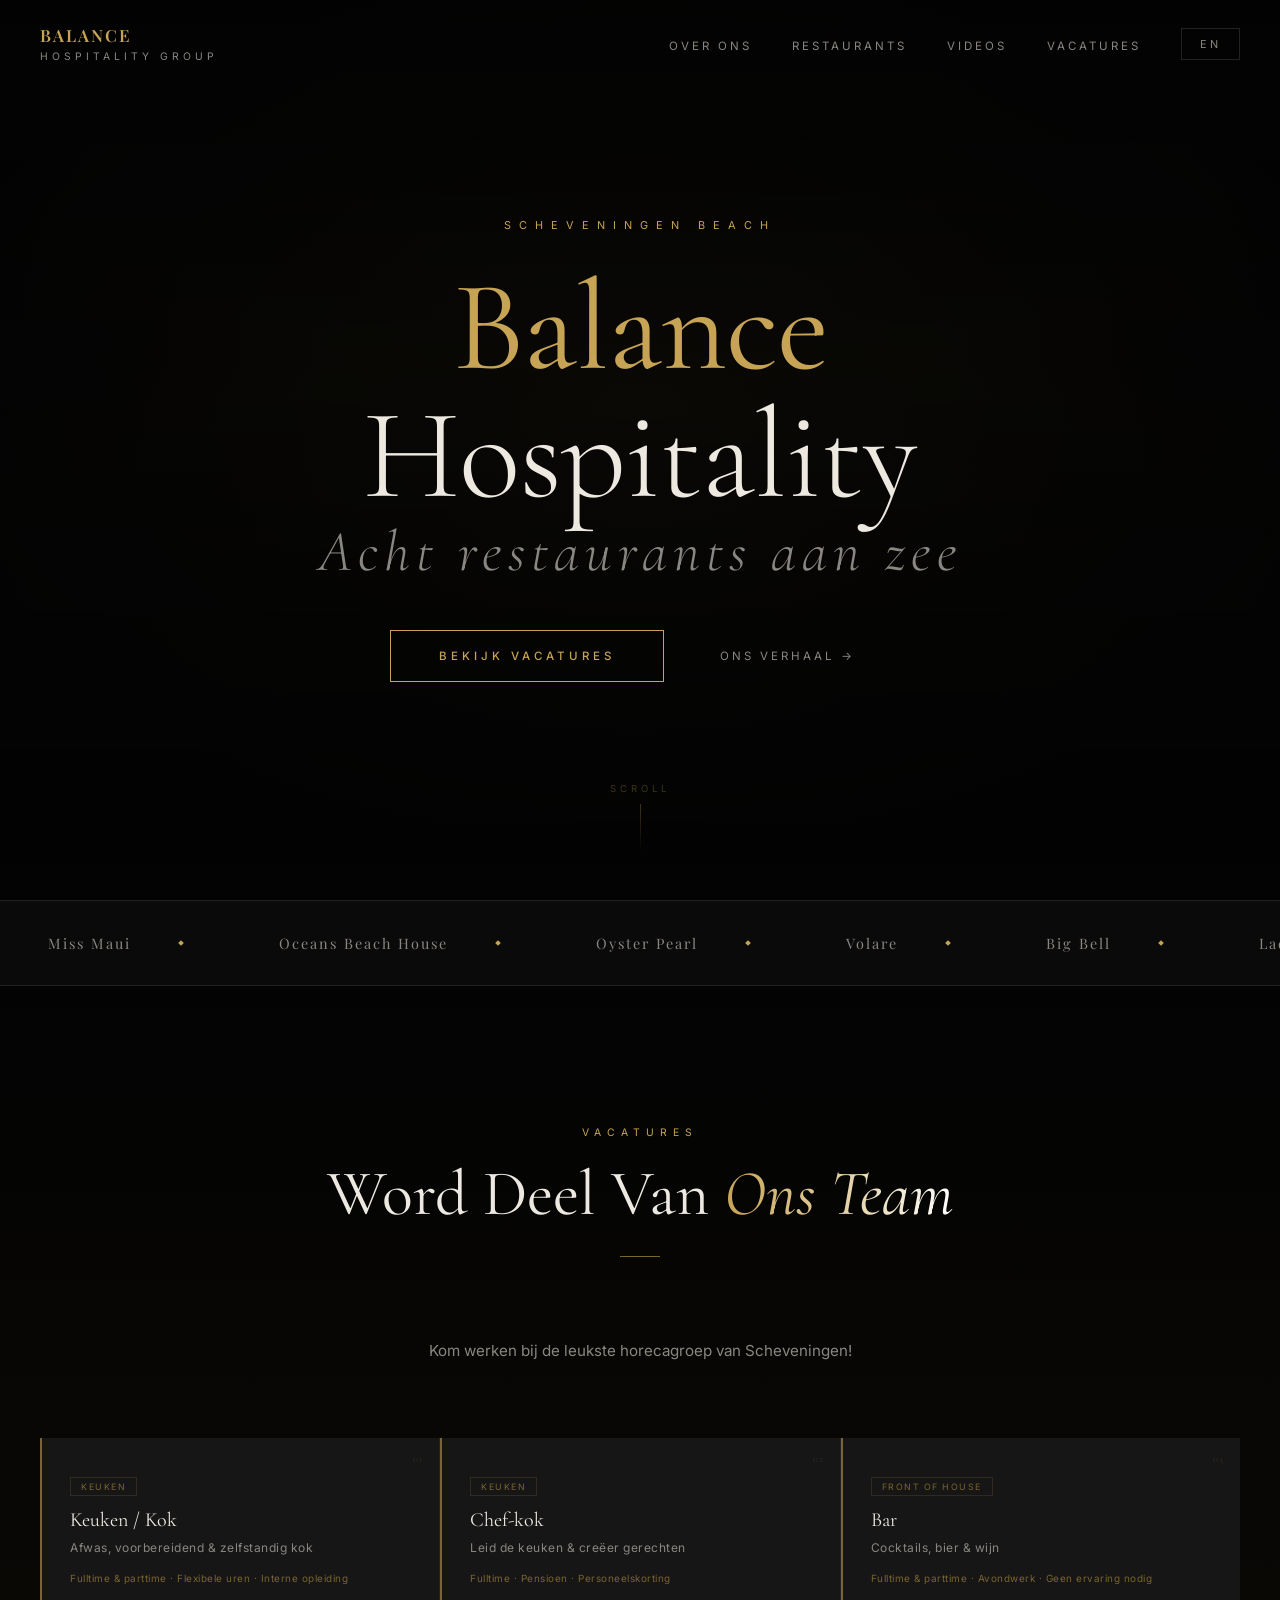
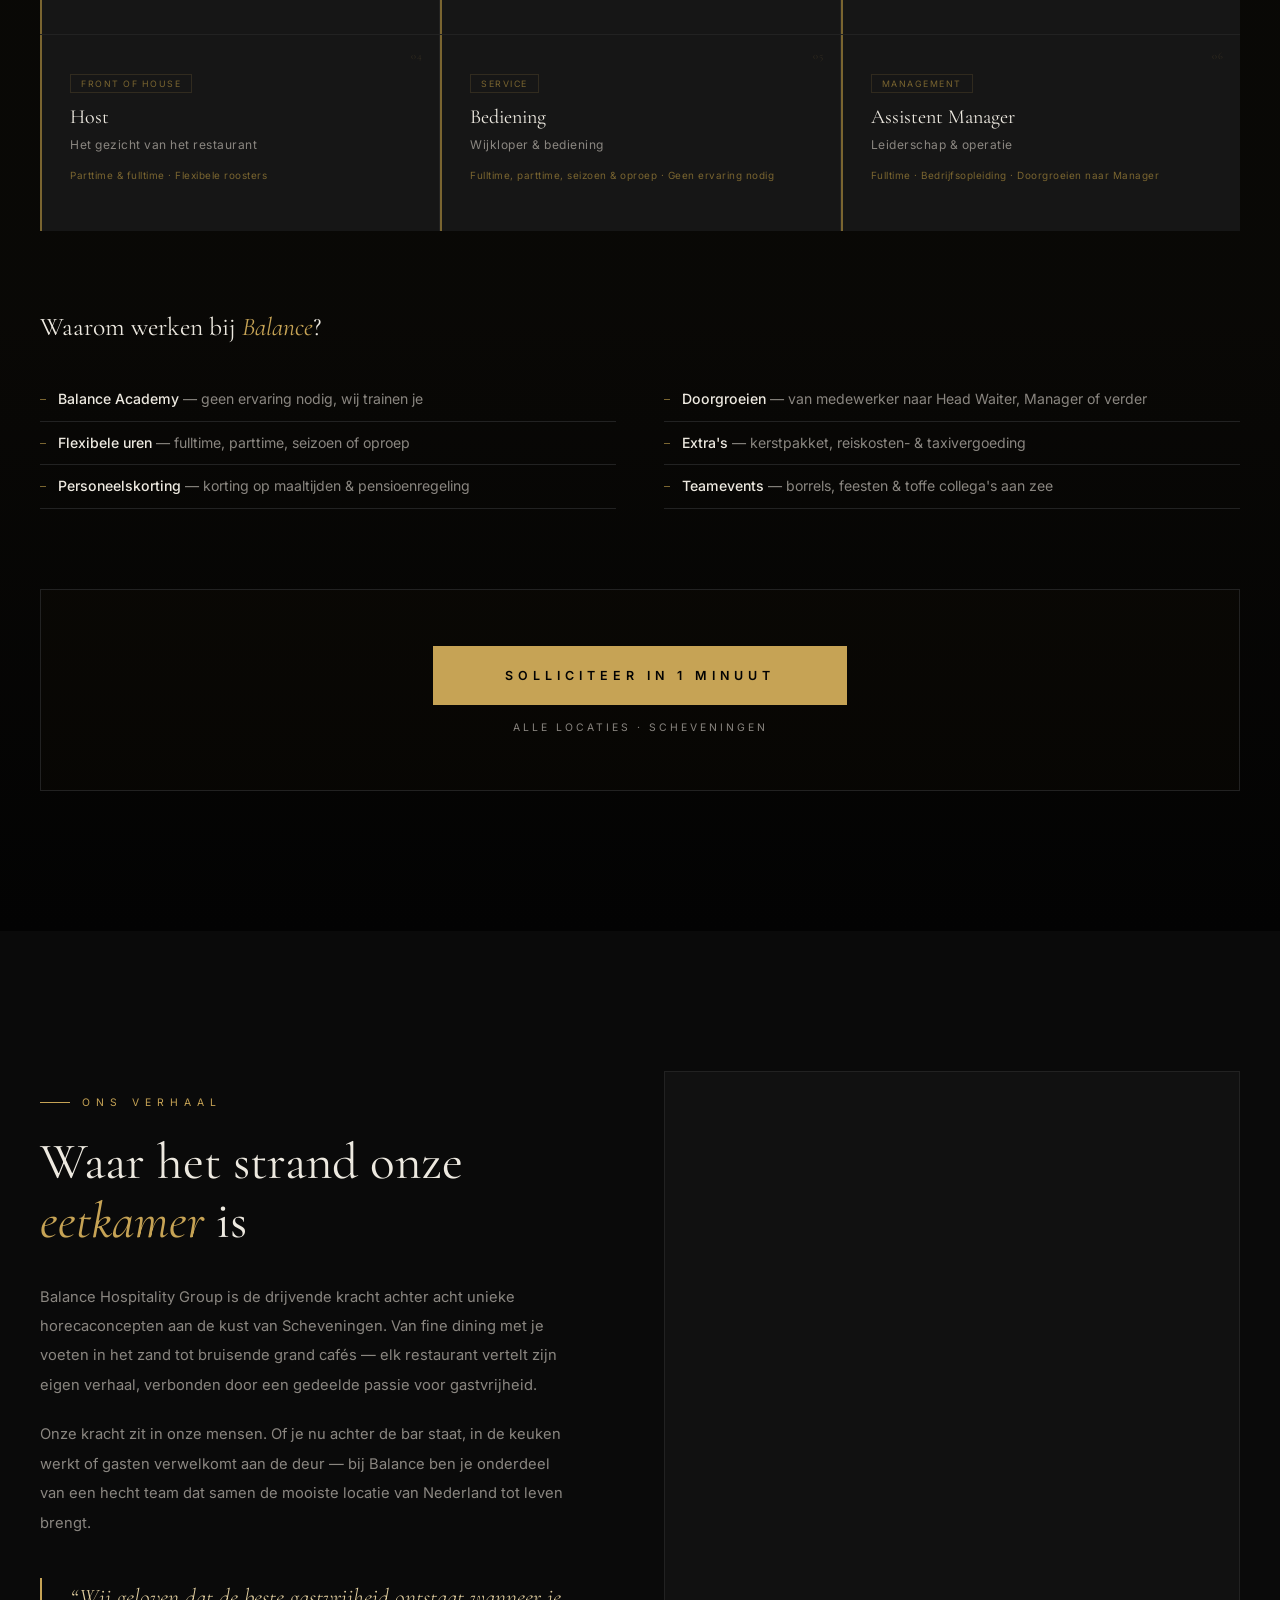
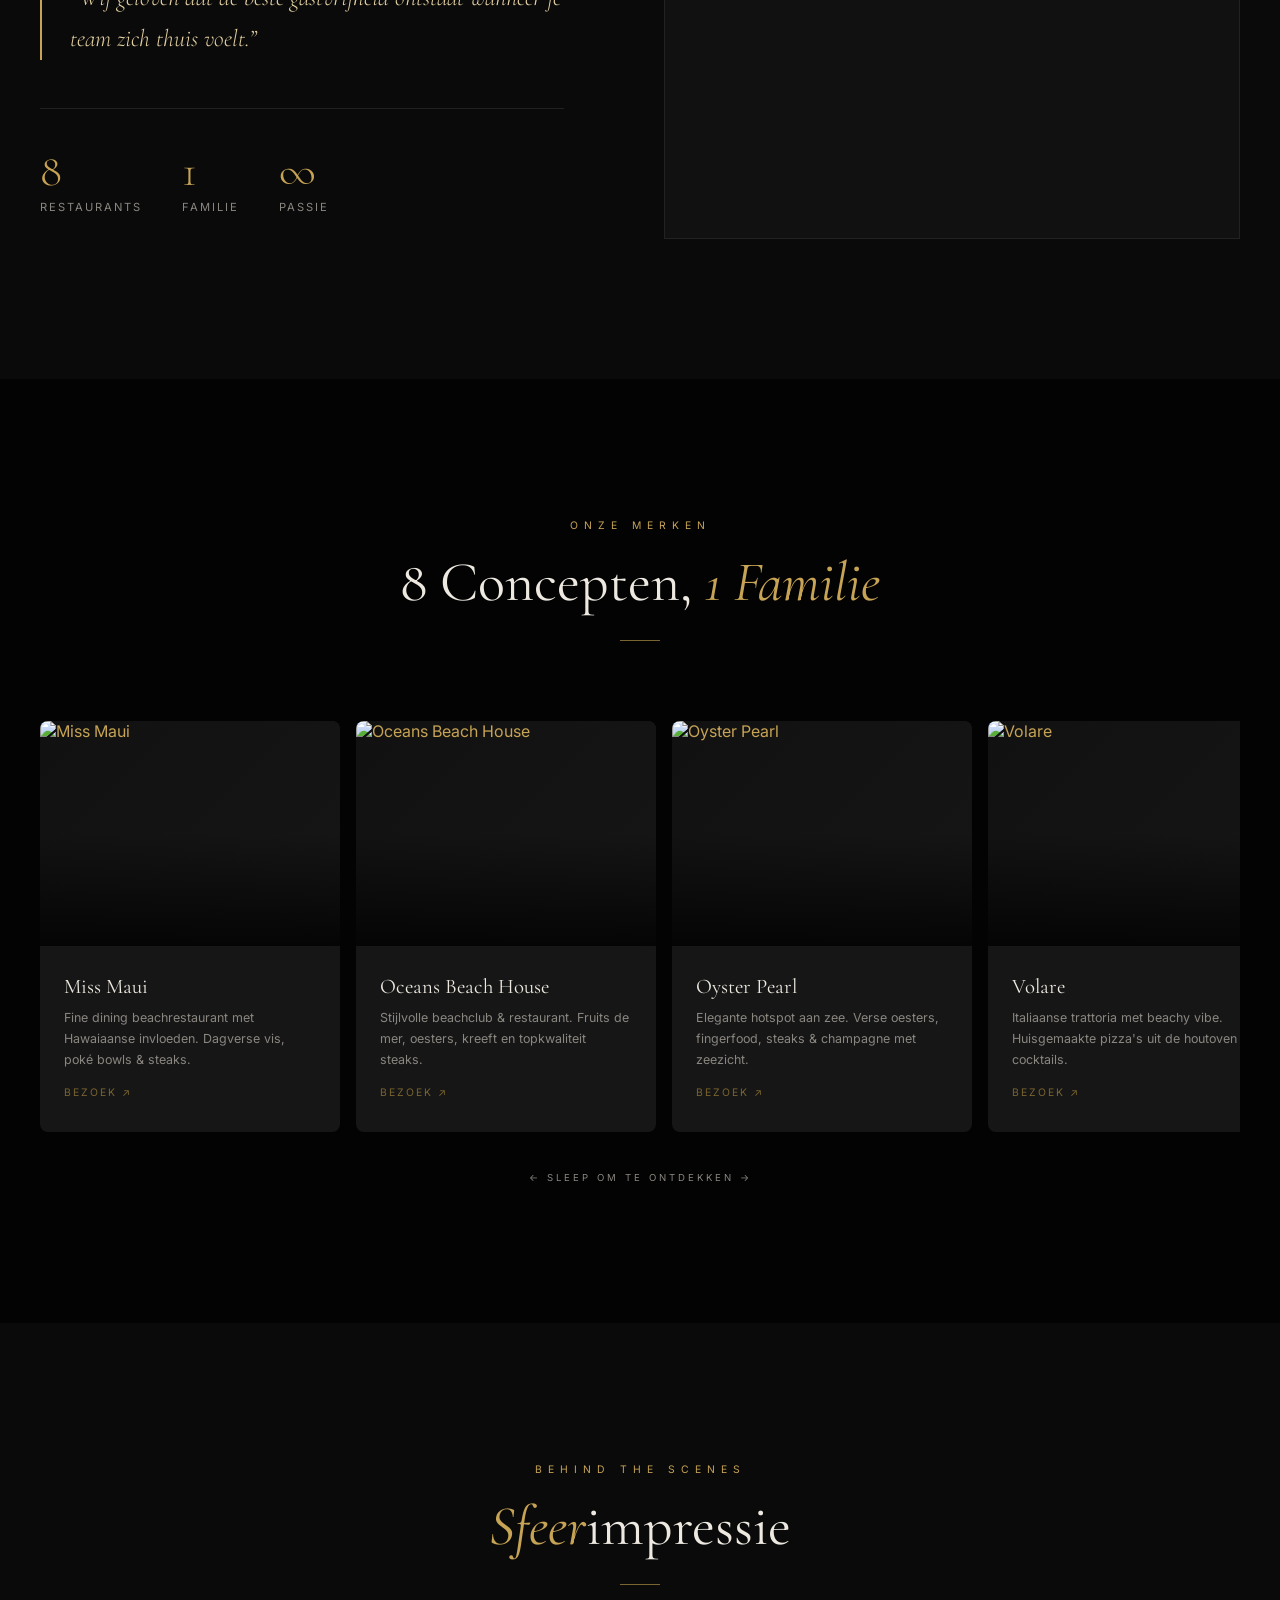
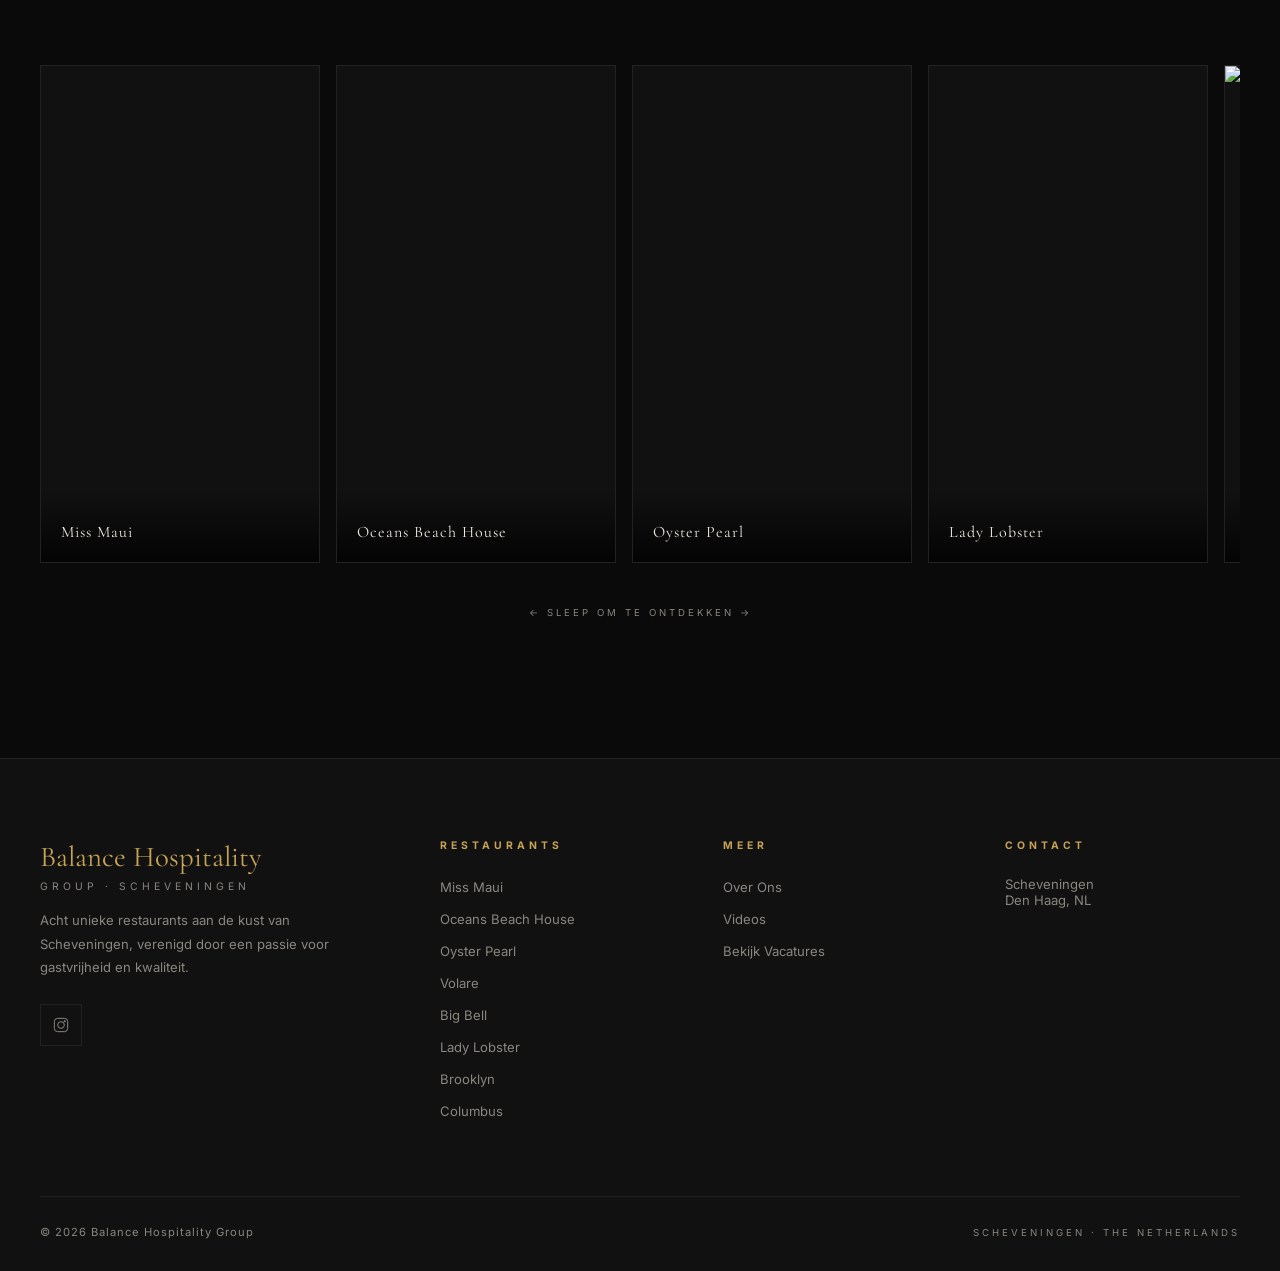
==== index.html @ 6677b745 "Replace GitHub OAuth with email/password login for visual editor - /api/login validates email+passwo" ====
<!DOCTYPE html>
<html lang="nl">
<head>
    <meta charset="UTF-8">
    <meta name="viewport" content="width=device-width, initial-scale=1.0">
    <title>Balance Hospitality Group | Scheveningen</title>
    <meta name="description" content="Balance Hospitality Group - 8 restaurants aan het strand van Scheveningen. Ontdek onze merken en bekijk onze vacatures.">

    <link rel="canonical" href="https://www.balancehospitality.nl/">

    <!-- Favicon -->
    <link rel="icon" href="/favicon.svg" type="image/svg+xml">

    <!-- Open Graph / Social Sharing -->
    <meta property="og:type" content="website">
    <meta property="og:url" content="https://www.balancehospitality.nl/">
    <meta property="og:title" content="Balance Hospitality Group | Scheveningen">
    <meta property="og:description" content="8 unieke restaurants aan het strand van Scheveningen. Ontdek onze merken en bekijk onze vacatures.">
    <!-- TODO: replace with actual social sharing image (1200x630px recommended) -->
    <meta property="og:image" content="https://www.balancehospitality.nl/og-image.jpg">
    <meta property="og:locale" content="nl_NL">
    <meta property="og:locale:alternate" content="en_US">
    <meta property="og:site_name" content="Balance Hospitality Group">

    <!-- Twitter Card -->
    <meta name="twitter:card" content="summary_large_image">
    <meta name="twitter:title" content="Balance Hospitality Group | Scheveningen">
    <meta name="twitter:description" content="8 unieke restaurants aan het strand van Scheveningen. Ontdek onze merken en bekijk onze vacatures.">
    <meta name="twitter:image" content="https://www.balancehospitality.nl/og-image.jpg">

    <link rel="preconnect" href="https://fonts.googleapis.com">
    <link rel="preconnect" href="https://fonts.gstatic.com" crossorigin>
    <link href="https://fonts.googleapis.com/css2?family=Playfair+Display:wght@400;600&family=Cormorant+Garamond:wght@300;400&family=Inter:wght@300;400;500;600&display=swap" rel="stylesheet">
    <style>
        *, *::before, *::after { margin: 0; padding: 0; box-sizing: border-box; }

        :root {
            --black: #030303;
            --black-light: #0a0a0a;
            --dark: #111111;
            --dark-card: #161616;
            --dark-border: #222222;
            --gold: #c6a355;
            --gold-light: #e2cfa0;
            --gold-bright: #d4b85c;
            --gold-dim: #7a6530;
            --gold-glow: rgba(198, 163, 85, 0.08);
            --white: #ede9e0;
            --white-dim: #8a8680;
            --serif: 'Playfair Display', Georgia, serif;
            --display: 'Cormorant Garamond', 'Playfair Display', Georgia, serif;
            --sans: 'Inter', -apple-system, sans-serif;
            --ease: cubic-bezier(0.16, 1, 0.3, 1);
            --ease-smooth: cubic-bezier(0.4, 0, 0.2, 1);
        }

        html { scroll-behavior: smooth; }

        body {
            font-family: var(--sans);
            background: var(--black);
            color: var(--white);
            overflow-x: hidden;
            -webkit-font-smoothing: antialiased;
        }

        ::selection { background: var(--gold); color: var(--black); }

        /* ============ SKIP LINK (a11y) ============ */
        .skip-link {
            position: absolute;
            top: -100%;
            left: 16px;
            background: var(--gold);
            color: var(--black);
            padding: 12px 24px;
            font-size: 0.8rem;
            font-weight: 600;
            z-index: 10000;
            text-decoration: none;
            letter-spacing: 1px;
        }
        .skip-link:focus { top: 16px; }

        /* ============ FOCUS INDICATORS (a11y) ============ */
        :focus-visible {
            outline: 2px solid var(--gold);
            outline-offset: 3px;
        }
        button:focus-visible, a:focus-visible {
            outline: 2px solid var(--gold);
            outline-offset: 3px;
        }
        a { color: var(--gold); text-decoration: none; transition: color 0.3s; }
        a:hover { color: var(--gold-light); }

        /* ============ UTILITY ============ */
        .container { max-width: 1280px; margin: 0 auto; padding: 0 40px; }
        .container-narrow { max-width: 900px; margin: 0 auto; padding: 0 40px; }
        .section { padding: 140px 0; position: relative; }

        /* ============ DECORATIVE ELEMENTS ============ */
        .ornament {
            display: flex;
            align-items: center;
            justify-content: center;
            margin: 24px auto 0;
        }
        .ornament-line {
            width: 40px;
            height: 1px;
            background: var(--gold-dim);
        }

        /* ============ ANIMATIONS ============ */
        .reveal {
            opacity: 0;
            transform: translateY(24px);
            transition: opacity 0.7s cubic-bezier(0.4, 0, 0.2, 1), transform 0.7s cubic-bezier(0.4, 0, 0.2, 1);
        }
        .reveal.visible { opacity: 1; transform: translateY(0); }
        .reveal-delay-1 { transition-delay: 0.08s; }
        .reveal-delay-2 { transition-delay: 0.16s; }
        .reveal-delay-3 { transition-delay: 0.24s; }
        .reveal-delay-4 { transition-delay: 0.32s; }
        .reveal-delay-5 { transition-delay: 0.4s; }
        .reveal-delay-6 { transition-delay: 0.48s; }

        /* ============ NAVBAR ============ */
        .navbar {
            position: fixed;
            top: 0; left: 0; right: 0;
            z-index: 1000;
            padding: 0 40px;
            transition: all 0.5s var(--ease);
            background: transparent;
        }
        .navbar.scrolled {
            background: rgba(3, 3, 3, 0.9);
            backdrop-filter: blur(24px) saturate(1.2);
            -webkit-backdrop-filter: blur(24px) saturate(1.2);
            border-bottom: 1px solid rgba(198, 163, 85, 0.08);
        }
        .navbar-inner {
            max-width: 1280px;
            margin: 0 auto;
            display: flex;
            align-items: center;
            justify-content: space-between;
            height: 88px;
        }
        .nav-logo {
            display: flex;
            align-items: center;
            gap: 14px;
        }
        .nav-logo-mark { display: none; }
        .nav-logo-text {
            font-family: var(--sans);
            font-size: 0.65rem;
            letter-spacing: 4px;
            text-transform: uppercase;
            color: var(--white-dim);
            line-height: 1.6;
        }
        .nav-logo-text strong {
            display: block;
            font-family: var(--serif);
            font-size: 1.05rem;
            letter-spacing: 2px;
            color: var(--gold);
            font-weight: 600;
        }
        .nav-links {
            display: flex;
            gap: 40px;
            align-items: center;
            list-style: none;
        }
        .nav-links a {
            color: var(--white-dim);
            font-size: 0.72rem;
            font-weight: 400;
            letter-spacing: 3px;
            text-transform: uppercase;
            position: relative;
            padding: 4px 0;
            transition: color 0.4s;
        }
        .nav-links a::after {
            content: '';
            position: absolute;
            bottom: -4px; left: 50%; right: 50%;
            height: 1px;
            background: var(--gold);
            transition: left 0.4s var(--ease), right 0.4s var(--ease);
        }
        .nav-links a:hover { color: var(--gold-light); }
        .nav-links a:hover::after { left: 0; right: 0; }
        .nav-links a.active { color: var(--gold); }
        .nav-links a.active::after { left: 0; right: 0; }

        .lang-toggle {
            background: none;
            border: 1px solid var(--dark-border);
            color: var(--white-dim);
            font-size: 0.68rem;
            letter-spacing: 3px;
            padding: 8px 18px;
            cursor: pointer;
            font-family: var(--sans);
            transition: all 0.4s;
            text-transform: uppercase;
        }
        .lang-toggle:hover { border-color: var(--gold); color: var(--gold); }

        .menu-toggle {
            display: none;
            flex-direction: column;
            gap: 6px;
            background: none;
            border: none;
            cursor: pointer;
            padding: 8px;
        }
        .menu-toggle span {
            display: block; width: 26px; height: 1px;
            background: var(--gold);
            transition: all 0.4s var(--ease);
            transform-origin: center;
        }
        .menu-toggle.active span:nth-child(1) { transform: rotate(45deg) translate(5px, 5px); }
        .menu-toggle.active span:nth-child(2) { opacity: 0; }
        .menu-toggle.active span:nth-child(3) { transform: rotate(-45deg) translate(5px, -5px); }

        @media (max-width: 768px) {
            .navbar { padding: 0 20px; }
            .container, .container-narrow { padding: 0 20px; }
            .menu-toggle { display: flex; }
            .nav-links {
                position: fixed; top: 0; right: -100%;
                width: 300px; height: 100vh;
                flex-direction: column;
                background: rgba(5, 5, 5, 0.98);
                backdrop-filter: blur(40px);
                padding: 110px 48px 48px;
                gap: 28px;
                transition: right 0.5s var(--ease);
                border-left: 1px solid rgba(198, 163, 85, 0.08);
            }
            .nav-links.open { right: 0; }
            .nav-links a { font-size: 0.85rem; letter-spacing: 4px; }
        }

        /* ============ HERO ============ */
        .hero {
            min-height: 100vh;
            display: flex;
            align-items: center;
            justify-content: center;
            text-align: center;
            position: relative;
            overflow: hidden;
        }
        .hero-bg {
            position: absolute;
            inset: 0;
            background:
                radial-gradient(ellipse 60% 50% at 50% 45%, rgba(198, 163, 85, 0.05) 0%, transparent 100%),
                var(--black);
        }
        .hero-video {
            position: absolute;
            top: 50%;
            left: 50%;
            min-width: 100%;
            min-height: 100%;
            width: 177.78vh;
            height: 100vh;
            transform: translate(-50%, -50%);
            opacity: 0.4;
            pointer-events: none;
            border: none;
        }
        .hero-video-overlay {
            position: absolute;
            inset: 0;
            background: linear-gradient(to bottom, rgba(3,3,3,0.7) 0%, rgba(3,3,3,0.2) 40%, rgba(3,3,3,0.85) 100%);
        }
        .hero-content {
            position: relative;
            z-index: 2;
            padding: 0 24px;
        }
        .hero-eyebrow {
            font-family: var(--sans);
            font-size: 0.68rem;
            letter-spacing: 8px;
            text-transform: uppercase;
            color: var(--gold);
            margin-bottom: 32px;
            font-weight: 400;
        }
        .hero-title {
            font-family: var(--display);
            font-size: clamp(3.5rem, 10vw, 8rem);
            font-weight: 300;
            line-height: 1;
            color: var(--white);
            margin-bottom: 12px;
            letter-spacing: -1px;
        }
        .hero-title .gold {
            color: var(--gold);
            font-weight: 400;
        }
        .hero-title .thin {
            font-weight: 300;
            font-style: italic;
            color: var(--white-dim);
            display: block;
            font-size: 0.45em;
            letter-spacing: 6px;
            margin-top: 4px;
        }
        .hero-cta-row {
            display: flex;
            gap: 20px;
            justify-content: center;
            align-items: center;
            margin-top: 48px;
            flex-wrap: wrap;
        }
        .hero-cta {
            display: inline-flex;
            align-items: center;
            gap: 12px;
            padding: 18px 48px;
            border: 1px solid var(--gold);
            color: var(--gold);
            font-size: 0.72rem;
            letter-spacing: 4px;
            text-transform: uppercase;
            font-family: var(--sans);
            font-weight: 500;
            transition: all 0.5s var(--ease);
            position: relative;
            overflow: hidden;
            background: transparent;
        }
        .hero-cta::before {
            content: '';
            position: absolute;
            inset: 0;
            background: linear-gradient(135deg, var(--gold), var(--gold-bright));
            transform: scaleX(0);
            transform-origin: right;
            transition: transform 0.5s var(--ease);
            z-index: -1;
        }
        .hero-cta:hover { color: var(--black); }
        .hero-cta:hover::before { transform: scaleX(1); transform-origin: left; }

        .hero-cta-ghost {
            display: inline-flex;
            align-items: center;
            gap: 8px;
            padding: 18px 36px;
            color: var(--white-dim);
            font-size: 0.72rem;
            letter-spacing: 3px;
            text-transform: uppercase;
            font-family: var(--sans);
            transition: color 0.4s;
        }
        .hero-cta-ghost:hover { color: var(--gold); }

        .hero-scroll {
            position: absolute;
            bottom: 48px; left: 50%;
            transform: translateX(-50%);
            display: flex;
            flex-direction: column;
            align-items: center;
            gap: 10px;
            color: var(--gold-dim);
            font-size: 0.6rem;
            letter-spacing: 4px;
            text-transform: uppercase;
            opacity: 0.5;
        }
        .hero-scroll-line {
            width: 1px; height: 48px;
            background: linear-gradient(to bottom, var(--gold-dim), transparent);
            animation: scrollPulse 3s ease-in-out infinite;
        }
        @keyframes scrollPulse {
            0%, 100% { opacity: 0.4; }
            50% { opacity: 1; }
        }

        /* ============ MARQUEE ============ */
        .marquee-section {
            padding: 32px 0;
            border-top: 1px solid var(--dark-border);
            border-bottom: 1px solid var(--dark-border);
            overflow: hidden;
            background: var(--black-light);
        }
        .marquee-track {
            display: flex;
            animation: marquee 90s linear infinite;
            width: max-content;
        }
        .marquee-item {
            flex-shrink: 0;
            padding: 0 48px;
            font-family: var(--serif);
            font-size: 0.9rem;
            color: var(--white-dim);
            letter-spacing: 2px;
            white-space: nowrap;
            display: flex;
            align-items: center;
            gap: 48px;
        }
        .marquee-dot {
            width: 4px; height: 4px;
            background: var(--gold);
            transform: rotate(45deg);
            flex-shrink: 0;
        }
        @keyframes marquee { from { transform: translateX(0); } to { transform: translateX(-50%); } }

        /* ============ ABOUT ============ */
        .about {
            background: var(--black-light);
            position: relative;
        }
        .about-layout {
            display: grid;
            grid-template-columns: 1fr 1.1fr;
            gap: 100px;
            align-items: center;
        }
        .about-label {
            font-size: 0.65rem;
            letter-spacing: 6px;
            text-transform: uppercase;
            color: var(--gold);
            margin-bottom: 24px;
            display: flex;
            align-items: center;
            gap: 12px;
        }
        .about-label::before {
            content: '';
            width: 30px;
            height: 1px;
            background: var(--gold);
        }
        .about-heading {
            font-family: var(--display);
            font-size: clamp(2.2rem, 4vw, 3.6rem);
            font-weight: 400;
            line-height: 1.15;
            margin-bottom: 32px;
            color: var(--white);
        }
        .about-heading em {
            font-style: italic;
            color: var(--gold);
        }
        .about-text {
            font-size: 0.92rem;
            line-height: 2;
            color: var(--white-dim);
            margin-bottom: 20px;
        }
        .about-quote {
            font-family: var(--display);
            font-size: 1.5rem;
            font-style: italic;
            font-weight: 300;
            color: var(--gold-light);
            border-left: 2px solid var(--gold);
            padding-left: 28px;
            margin-top: 40px;
            line-height: 1.7;
        }
        .about-stats {
            display: flex;
            gap: 40px;
            margin-top: 48px;
            padding-top: 40px;
            border-top: 1px solid var(--dark-border);
        }
        .about-stat-num {
            font-family: var(--display);
            font-size: 2.8rem;
            font-weight: 300;
            color: var(--gold);
            line-height: 1;
        }
        .about-stat-label {
            font-size: 0.7rem;
            letter-spacing: 2px;
            text-transform: uppercase;
            color: var(--white-dim);
            margin-top: 6px;
        }
        .about-visual {
            position: relative;
        }
        .about-visual-frame {
            aspect-ratio: 3/4;
            background: var(--dark);
            border: 1px solid var(--dark-border);
            overflow: hidden;
            position: relative;
            position: relative;
            display: flex;
            align-items: center;
            justify-content: center;
        }
        .about-visual-frame video, .about-visual-frame img {
            width: 100%; height: 100%;
            object-fit: cover;
        }
        .about-visual-placeholder {
            text-align: center;
            color: var(--dark-border);
        }
        .about-visual-placeholder svg {
            width: 48px; height: 48px;
            stroke: var(--gold-dim);
            margin-bottom: 14px;
        }
        .about-visual-placeholder span {
            display: block;
            font-size: 0.65rem;
            letter-spacing: 4px;
            text-transform: uppercase;
            color: var(--gold-dim);
        }

        @media (max-width: 900px) {
            .about-layout { grid-template-columns: 1fr; gap: 56px; }
        }

        /* ============ RESTAURANTS ============ */
        .restaurants { background: var(--black); }
        .section-header { text-align: center; margin-bottom: 80px; }
        .section-label {
            font-size: 0.65rem;
            letter-spacing: 6px;
            text-transform: uppercase;
            color: var(--gold);
            margin-bottom: 16px;
        }
        .section-title {
            font-family: var(--display);
            font-size: clamp(2.2rem, 4.5vw, 3.5rem);
            font-weight: 400;
            color: var(--white);
        }
        .section-title em { font-style: italic; color: var(--gold); }

        .restaurants-grid {
            display: flex;
            gap: 16px;
            overflow-x: auto;
            scroll-snap-type: x mandatory;
            -webkit-overflow-scrolling: touch;
            padding-bottom: 16px;
            scrollbar-width: none;
            cursor: grab;
        }
        .restaurants-grid::-webkit-scrollbar { display: none; }
        .restaurants-grid:active { cursor: grabbing; }
        .restaurant-card {
            background: var(--dark-card);
            transition: all 0.5s var(--ease);
            position: relative;
            overflow: hidden;
            text-decoration: none;
            display: block;
            min-width: 300px;
            max-width: 340px;
            flex: 0 0 300px;
            scroll-snap-align: start;
            border-radius: 8px;
        }
        .restaurant-card::before {
            content: '';
            position: absolute;
            inset: 0;
            border: 1px solid transparent;
            transition: border-color 0.5s;
            z-index: 2;
            pointer-events: none;
        }
        .restaurant-card:hover::before {
            border-color: rgba(198, 163, 85, 0.25);
        }
        .restaurant-card:hover {
            z-index: 3;
            transform: scale(1.03);
            box-shadow: 0 30px 80px rgba(0, 0, 0, 0.6), 0 0 60px rgba(198, 163, 85, 0.06);
        }
        .restaurant-card-media {
            aspect-ratio: 4/3;
            background: linear-gradient(135deg, var(--dark) 0%, var(--dark-card) 100%);
            position: relative;
            overflow: hidden;
            display: flex;
            align-items: center;
            justify-content: center;
        }
        .restaurant-card-media img, .restaurant-card-media video {
            width: 100%; height: 100%;
            object-fit: cover;
            transition: transform 0.7s var(--ease);
        }
        .restaurant-card:hover .restaurant-card-media img,
        .restaurant-card:hover .restaurant-card-media video { transform: scale(1.08); }
        .restaurant-card-media-placeholder {
            color: var(--dark-border);
            font-size: 0.55rem;
            letter-spacing: 3px;
            text-transform: uppercase;
        }
        .restaurant-card-media-overlay {
            position: absolute;
            inset: 0;
            background: linear-gradient(to top, rgba(3,3,3,0.9) 0%, transparent 50%);
            pointer-events: none;
        }
        .restaurant-card-body { padding: 28px 24px 32px; position: relative; }
        .restaurant-card-name {
            font-family: var(--display);
            font-size: 1.3rem;
            font-weight: 400;
            color: var(--white);
            margin-bottom: 8px;
            transition: color 0.3s;
        }
        .restaurant-card:hover .restaurant-card-name { color: var(--gold); }
        .restaurant-card-desc {
            font-size: 0.78rem;
            line-height: 1.7;
            color: var(--white-dim);
        }
        .restaurant-card-cuisine {
            position: absolute;
            bottom: 12px;
            left: 12px;
            font-size: 0.5rem;
            letter-spacing: 2px;
            text-transform: uppercase;
            color: var(--white);
            background: rgba(3, 3, 3, 0.6);
            backdrop-filter: blur(8px);
            padding: 4px 10px;
            opacity: 0;
            transform: translateY(4px);
            transition: all 0.6s var(--ease);
            z-index: 3;
        }
        .restaurant-card:hover .restaurant-card-cuisine {
            opacity: 1;
            transform: translateY(0);
        }
        .restaurant-card-link {
            display: inline-flex;
            align-items: center;
            gap: 8px;
            margin-top: 16px;
            font-size: 0.65rem;
            letter-spacing: 2px;
            text-transform: uppercase;
            color: var(--gold-dim);
            transition: all 0.3s;
        }
        .restaurant-card:hover .restaurant-card-link { color: var(--gold); gap: 12px; }
        .badge {
            position: absolute;
            top: 16px; right: 16px;
            background: rgba(198, 163, 85, 0.12);
            border: 1px solid rgba(198, 163, 85, 0.25);
            color: var(--gold);
            font-size: 0.55rem;
            letter-spacing: 2px;
            text-transform: uppercase;
            padding: 5px 14px;
            backdrop-filter: blur(12px);
            z-index: 4;
        }

        @media (max-width: 1024px) { .restaurant-card { min-width: 270px; flex: 0 0 270px; } }
        @media (max-width: 540px) { .restaurant-card { min-width: 250px; flex: 0 0 250px; } }

        /* ============ VIDEO REEL ============ */
        .video-reel {
            background: var(--black-light);
            overflow: hidden;
        }
        .video-reel-scroll {
            display: flex;
            gap: 16px;
            padding-bottom: 20px;
            overflow-x: auto;
            scroll-snap-type: x mandatory;
            scrollbar-width: none;
            -ms-overflow-style: none;
            cursor: grab;
        }
        .video-reel-scroll::-webkit-scrollbar { display: none; }
        .video-reel-scroll.grabbing { cursor: grabbing; }
        .video-reel-item {
            flex: 0 0 280px;
            aspect-ratio: 9/16;
            background: var(--dark);
            border: 1px solid var(--dark-border);
            position: relative;
            overflow: hidden;
            display: flex;
            align-items: center;
            justify-content: center;
            scroll-snap-align: start;
            transition: border-color 0.4s;
        }
        .video-reel-item:hover { border-color: rgba(198, 163, 85, 0.25); }
        .video-reel-item video, .video-reel-item iframe {
            width: 100%; height: 100%;
            object-fit: cover;
            pointer-events: none;
        }
        .video-reel-placeholder {
            text-align: center;
            color: var(--dark-border);
        }
        .video-reel-placeholder svg {
            width: 36px; height: 36px;
            stroke: var(--gold-dim);
            margin-bottom: 10px;
        }
        .video-reel-placeholder span {
            display: block;
            font-size: 0.55rem;
            letter-spacing: 3px;
            text-transform: uppercase;
            color: var(--gold-dim);
        }
        .video-reel-label {
            position: absolute;
            bottom: 0; left: 0; right: 0;
            padding: 32px 20px 20px;
            background: linear-gradient(to top, rgba(3,3,3,0.95), transparent);
        }
        .video-reel-label span {
            font-family: var(--display);
            font-size: 1rem;
            color: var(--white);
            letter-spacing: 1px;
        }
        .video-reel-hint {
            text-align: center;
            margin-top: 24px;
            font-size: 0.6rem;
            letter-spacing: 3px;
            text-transform: uppercase;
            color: var(--white-dim);
            opacity: 0.5;
        }

        @media (max-width: 540px) { .video-reel-item { flex: 0 0 240px; } }

        /* ============ JOBS ============ */
        .jobs {
            background: linear-gradient(180deg, var(--black) 0%, rgba(198, 163, 85, 0.03) 40%, rgba(198, 163, 85, 0.03) 60%, var(--black) 100%);
            position: relative;
        }

        /* Jobs title attention animation */
        @keyframes jobsTitleIn {
            0% { opacity: 0; transform: scale(0.7) translateY(30px); filter: blur(8px); }
            60% { opacity: 1; transform: scale(1.05) translateY(-5px); filter: blur(0); }
            80% { transform: scale(0.98) translateY(2px); }
            100% { opacity: 1; transform: scale(1) translateY(0); filter: blur(0); }
        }
        @keyframes shimmer {
            0% { background-position: -200% center; }
            100% { background-position: 200% center; }
        }
        @keyframes glowPulse {
            0%, 100% { text-shadow: 0 0 20px rgba(198, 163, 85, 0.15), 0 0 40px rgba(198, 163, 85, 0); }
            50% { text-shadow: 0 0 30px rgba(198, 163, 85, 0.4), 0 0 60px rgba(198, 163, 85, 0.15); }
        }
        .jobs-title-animated {
            font-family: var(--display);
            font-size: clamp(2.4rem, 5vw, 4rem);
            font-weight: 400;
            color: var(--white);
            text-align: center;
            opacity: 0;
            transition: none;
            will-change: transform, opacity, filter;
        }
        .jobs-title-animated.visible {
            animation: jobsTitleIn 1s var(--ease) forwards, glowPulse 3s ease-in-out 1.5s infinite;
        }
        .jobs-title-animated em {
            font-style: italic;
            background: linear-gradient(
                90deg,
                var(--gold) 0%,
                var(--gold-light) 25%,
                #fff 50%,
                var(--gold-light) 75%,
                var(--gold) 100%
            );
            background-size: 200% auto;
            -webkit-background-clip: text;
            background-clip: text;
            -webkit-text-fill-color: transparent;
        }
        .jobs-title-animated.visible em {
            animation: shimmer 3s linear 1s infinite;
        }
        @media (max-width: 540px) {
            .jobs-title-animated { font-size: clamp(1.8rem, 7vw, 2.6rem); }
        }
        .jobs-intro {
            text-align: center;
            max-width: 640px;
            margin: 0 auto 72px;
        }
        .jobs-intro p {
            color: var(--white-dim);
            font-size: 0.95rem;
            line-height: 1.9;
        }

        .jobs-positions {
            display: grid;
            grid-template-columns: repeat(3, 1fr);
            gap: 1px;
            margin-bottom: 80px;
            background: var(--dark-border);
        }
        .job-card {
            background: var(--dark-card);
            padding: 36px 28px 48px;
            text-align: left;
            transition: all 0.5s var(--ease);
            cursor: pointer;
            position: relative;
            overflow: hidden;
            border-left: 2px solid var(--gold-dim);
        }
        .job-card::after {
            content: '';
            position: absolute;
            top: 0; left: 0; bottom: 0;
            width: 2px;
            background: var(--gold);
            transform: scaleY(0);
            transform-origin: bottom;
            transition: transform 0.5s var(--ease);
        }
        .job-card:hover { background: rgba(198, 163, 85, 0.04); }
        .job-card:hover::after { transform: scaleY(1); transform-origin: top; }
        .job-card-title {
            font-family: var(--display);
            font-size: 1.25rem;
            color: var(--white);
            margin-bottom: 6px;
            font-weight: 400;
            transition: color 0.3s;
        }
        .job-card:hover .job-card-title { color: var(--gold); }
        .job-card-sub {
            font-size: 0.75rem;
            color: var(--white-dim);
            letter-spacing: 0.5px;
            line-height: 1.6;
        }
        .job-card-detail {
            font-size: 0.62rem;
            color: var(--gold-dim);
            letter-spacing: 0.5px;
            margin-top: 14px;
            line-height: 1.5;
        }
        .job-card-index {
            position: absolute;
            top: 14px;
            right: 16px;
            font-family: var(--display);
            font-size: 0.65rem;
            color: rgba(198, 163, 85, 0.15);
            letter-spacing: 1px;
            transition: color 0.4s var(--ease);
        }
        .job-card:hover .job-card-index { color: rgba(198, 163, 85, 0.35); }
        .job-card-cat {
            display: inline-block;
            font-size: 0.55rem;
            letter-spacing: 1.5px;
            text-transform: uppercase;
            color: var(--gold-dim);
            border: 1px solid rgba(198, 163, 85, 0.15);
            padding: 3px 10px;
            margin-bottom: 12px;
            transition: border-color 0.4s var(--ease);
        }
        .job-card:hover .job-card-cat { border-color: rgba(198, 163, 85, 0.4); }
        .job-card-arrow {
            position: absolute;
            bottom: 16px;
            right: 20px;
            display: flex;
            align-items: center;
            gap: 6px;
            color: var(--gold-dim);
            font-size: 0.65rem;
            letter-spacing: 0.5px;
            transition: all 0.4s var(--ease);
            opacity: 0;
            transform: translateX(-6px);
        }
        .job-card:hover .job-card-arrow {
            opacity: 1;
            transform: translateX(0);
            color: var(--gold);
        }

        @media (max-width: 1024px) { .jobs-positions { grid-template-columns: repeat(2, 1fr); } }
        @media (max-width: 540px) { .jobs-positions { grid-template-columns: 1fr; } }

        /* Benefits */
        .benefits-section {
            margin-bottom: 80px;
        }
        .benefits-title {
            font-family: var(--display);
            font-size: 1.6rem;
            font-weight: 400;
            color: var(--white);
            margin-bottom: 36px;
        }
        .benefits-title em { font-style: italic; color: var(--gold); }
        .benefits-list {
            columns: 2;
            column-gap: 48px;
            list-style: none;
        }
        .benefits-list li {
            padding: 10px 0 10px 18px;
            border-bottom: 1px solid var(--dark-border);
            font-size: 0.88rem;
            color: var(--white-dim);
            line-height: 1.6;
            break-inside: avoid;
            position: relative;
        }
        .benefits-list li::before {
            content: '';
            position: absolute;
            left: 0;
            top: 50%;
            width: 6px;
            height: 1px;
            background: var(--gold-dim);
        }
        .benefits-list li strong {
            color: var(--white);
            font-weight: 500;
        }

        @media (max-width: 640px) { .benefits-list { columns: 1; } }

        /* Apply CTA */
        .jobs-cta {
            text-align: center;
            border: 1px solid var(--dark-border);
            padding: 56px 40px;
            background: rgba(198, 163, 85, 0.02);
        }
        .btn-apply {
            display: inline-block;
            padding: 22px 72px;
            background: var(--gold);
            color: var(--black);
            font-size: 0.78rem;
            letter-spacing: 5px;
            text-transform: uppercase;
            font-family: var(--sans);
            font-weight: 600;
            transition: all 0.5s var(--ease);
            border: none;
            cursor: pointer;
            position: relative;
        }
        .btn-apply:hover {
            transform: translateY(-3px);
            box-shadow: 0 16px 48px rgba(198, 163, 85, 0.3);
            color: var(--black);
        }
        .btn-apply-sub {
            display: block;
            margin-top: 16px;
            font-size: 0.65rem;
            color: var(--white-dim);
            letter-spacing: 3px;
            text-transform: uppercase;
        }

        /* ============ FOOTER ============ */
        .footer {
            background: var(--dark);
            border-top: 1px solid var(--dark-border);
            padding: 80px 0 32px;
        }
        .footer-grid {
            display: grid;
            grid-template-columns: 1.5fr 1fr 1fr 1fr;
            gap: 48px;
            margin-bottom: 64px;
        }
        .footer-grid > div {
            opacity: 0;
            transform: translateY(20px);
            transition: opacity 0.8s var(--ease-smooth), transform 0.8s var(--ease-smooth);
        }
        .footer-grid > div.visible {
            opacity: 1;
            transform: translateY(0);
        }
        .footer-grid > div:nth-child(2) { transition-delay: 0.12s; }
        .footer-grid > div:nth-child(3) { transition-delay: 0.24s; }
        .footer-grid > div:nth-child(4) { transition-delay: 0.36s; }
        .footer-brand {
            font-family: var(--display);
            font-size: 1.8rem;
            color: var(--gold);
            margin-bottom: 16px;
            font-weight: 400;
        }
        .footer-brand span {
            display: block;
            font-family: var(--sans);
            font-size: 0.65rem;
            letter-spacing: 4px;
            text-transform: uppercase;
            color: var(--white-dim);
            margin-top: 6px;
        }
        .footer-desc {
            font-size: 0.82rem;
            color: var(--white-dim);
            line-height: 1.8;
            max-width: 320px;
        }
        .footer-heading {
            font-size: 0.65rem;
            letter-spacing: 4px;
            text-transform: uppercase;
            color: var(--gold);
            margin-bottom: 24px;
        }
        .footer-links { list-style: none; }
        .footer-links li { margin-bottom: 12px; }
        .footer-links a {
            color: var(--white-dim);
            font-size: 0.82rem;
            transition: all 0.3s;
        }
        .footer-links a:hover { color: var(--gold); padding-left: 4px; }
        .footer-social { display: flex; gap: 10px; margin-top: 24px; }
        .footer-social a {
            width: 42px; height: 42px;
            border: 1px solid var(--dark-border);
            display: flex;
            align-items: center;
            justify-content: center;
            color: var(--white-dim);
            transition: all 0.4s;
            font-size: 0.85rem;
        }
        .footer-social a:hover {
            border-color: var(--gold);
            color: var(--gold);
            background: rgba(198, 163, 85, 0.05);
        }
        .footer-bottom {
            border-top: 1px solid var(--dark-border);
            padding-top: 28px;
            display: flex;
            justify-content: space-between;
            align-items: center;
            font-size: 0.7rem;
            color: var(--white-dim);
            letter-spacing: 1px;
        }

        @media (max-width: 768px) {
            .footer-grid { grid-template-columns: 1fr 1fr; gap: 40px; }
            .footer-bottom { flex-direction: column; gap: 10px; text-align: center; }
        }
        @media (max-width: 540px) { .footer-grid { grid-template-columns: 1fr; } }

    </style>

    <!-- Google Analytics (GA4) — TODO: replace G-XXXXXXXXXX with your actual GA4 measurement ID -->
    <!--
    <script async src="https://www.googletagmanager.com/gtag/js?id=G-XXXXXXXXXX"></script>
    <script>
        window.dataLayer = window.dataLayer || [];
        function gtag(){dataLayer.push(arguments);}
        gtag('js', new Date());
        gtag('config', 'G-XXXXXXXXXX');
    </script>
    -->

    <!-- Schema.org Structured Data -->
    <script type="application/ld+json">
    {
        "@context": "https://schema.org",
        "@type": "WebSite",
        "name": "Balance Hospitality Group",
        "url": "https://www.balancehospitality.nl/",
        "inLanguage": ["nl", "en"],
        "publisher": { "@id": "https://www.balancehospitality.nl/#organization" }
    }
    </script>
    <script type="application/ld+json">
    {
        "@context": "https://schema.org",
        "@type": "Organization",
        "@id": "https://www.balancehospitality.nl/#organization",
        "name": "Balance Hospitality Group",
        "url": "https://www.balancehospitality.nl",
        "description": "Balance Hospitality Group is de drijvende kracht achter acht unieke horecaconcepten aan de kust van Scheveningen.",
        "address": {
            "@type": "PostalAddress",
            "streetAddress": "Strandweg",
            "addressLocality": "Den Haag",
            "addressRegion": "Zuid-Holland",
            "postalCode": "2586 JK",
            "addressCountry": "NL"
        },
        "sameAs": [
            "https://www.instagram.com/balancehospitality/"
        ],
        "subOrganization": [
            {
                "@type": "Restaurant",
                "name": "Miss Maui",
                "url": "https://www.missmaui.nl",
                "description": "Fine dining beachrestaurant met Hawaiiaanse invloeden. Dagverse vis, poké bowls & steaks.",
                "address": { "@type": "PostalAddress", "streetAddress": "Strandweg", "addressLocality": "Den Haag", "postalCode": "2586 JK", "addressCountry": "NL" },
                "servesCuisine": "Hawaiian fusion",
                "parentOrganization": { "@id": "https://www.balancehospitality.nl/#organization" }
            },
            {
                "@type": "Restaurant",
                "name": "Oceans Beach House",
                "url": "https://www.oceansbeachhouse.nl",
                "description": "Stijlvolle beachclub & restaurant. Fruits de mer, oesters, kreeft en topkwaliteit steaks.",
                "address": { "@type": "PostalAddress", "streetAddress": "Strandweg", "addressLocality": "Den Haag", "postalCode": "2586 JK", "addressCountry": "NL" },
                "servesCuisine": "Seafood",
                "parentOrganization": { "@id": "https://www.balancehospitality.nl/#organization" }
            },
            {
                "@type": "Restaurant",
                "name": "Oyster Pearl",
                "url": "https://www.oysterpearl.nl",
                "description": "Elegante hotspot aan zee. Verse oesters, fingerfood, steaks & champagne met zeezicht.",
                "address": { "@type": "PostalAddress", "streetAddress": "Strandweg", "addressLocality": "Den Haag", "postalCode": "2586 JK", "addressCountry": "NL" },
                "servesCuisine": "Seafood, Fine dining",
                "parentOrganization": { "@id": "https://www.balancehospitality.nl/#organization" }
            },
            {
                "@type": "Restaurant",
                "name": "Volare",
                "url": "https://www.volarescheveningen.nl",
                "description": "Italiaanse trattoria met beachy vibe. Huisgemaakte pizza's uit de houtoven & cocktails.",
                "address": { "@type": "PostalAddress", "streetAddress": "Strandweg", "addressLocality": "Den Haag", "postalCode": "2586 JK", "addressCountry": "NL" },
                "servesCuisine": "Italian",
                "parentOrganization": { "@id": "https://www.balancehospitality.nl/#organization" }
            },
            {
                "@type": "Restaurant",
                "name": "Big Bell",
                "url": "https://www.bigbell.nl",
                "description": "Klassiek grand café & steakhouse. Al jaren dé ontmoetingsplek van Scheveningen.",
                "address": { "@type": "PostalAddress", "streetAddress": "Strandweg", "addressLocality": "Den Haag", "postalCode": "2586 JK", "addressCountry": "NL" },
                "servesCuisine": "Steakhouse",
                "parentOrganization": { "@id": "https://www.balancehospitality.nl/#organization" }
            },
            {
                "@type": "Restaurant",
                "name": "Lady Lobster",
                "url": "https://www.ladylobster.nl",
                "description": "Exclusief seafood concept aan de kust van Scheveningen.",
                "address": { "@type": "PostalAddress", "streetAddress": "Strandweg", "addressLocality": "Den Haag", "postalCode": "2586 JK", "addressCountry": "NL" },
                "servesCuisine": "Seafood",
                "parentOrganization": { "@id": "https://www.balancehospitality.nl/#organization" }
            },
            {
                "@type": "Restaurant",
                "name": "Brooklyn",
                "url": "https://www.brooklynscheveningen.nl",
                "description": "Topkwaliteit burgers & steaks met zeezicht in een stoere, urban sfeer.",
                "address": { "@type": "PostalAddress", "streetAddress": "Strandweg", "addressLocality": "Den Haag", "postalCode": "2586 JK", "addressCountry": "NL" },
                "servesCuisine": "Burgers, Steaks",
                "parentOrganization": { "@id": "https://www.balancehospitality.nl/#organization" }
            },
            {
                "@type": "Restaurant",
                "name": "Columbus",
                "url": "https://www.columbusscheveningen.nl",
                "description": "Sfeervol dineren met zeezicht. Ontbijt, lunch & diner op de boulevard.",
                "address": { "@type": "PostalAddress", "streetAddress": "Strandweg", "addressLocality": "Den Haag", "postalCode": "2586 JK", "addressCountry": "NL" },
                "servesCuisine": "All-day dining",
                "parentOrganization": { "@id": "https://www.balancehospitality.nl/#organization" }
            }
        ]
    }
    </script>
    <script type="application/ld+json">
    {
        "@context": "https://schema.org",
        "@graph": [
            {
                "@type": "JobPosting",
                "title": "Keuken / Kok",
                "description": "Afwas, voorbereidend & zelfstandig kok. Fulltime & parttime, flexibele uren, interne opleiding.",
                "employmentType": ["FULL_TIME", "PART_TIME"],
                "jobLocation": { "@type": "Place", "address": { "@type": "PostalAddress", "streetAddress": "Strandweg", "addressLocality": "Den Haag", "postalCode": "2586 JK", "addressCountry": "NL" } },
                "hiringOrganization": { "@id": "https://www.balancehospitality.nl/#organization" },
                "datePosted": "2026-03-01",
                "validThrough": "2026-09-30T23:59:59+02:00",
                "directApply": true
            },
            {
                "@type": "JobPosting",
                "title": "Chef-kok",
                "description": "Leid de keuken & creëer gerechten. Fulltime, pensioen, personeelskorting.",
                "employmentType": "FULL_TIME",
                "jobLocation": { "@type": "Place", "address": { "@type": "PostalAddress", "streetAddress": "Strandweg", "addressLocality": "Den Haag", "postalCode": "2586 JK", "addressCountry": "NL" } },
                "hiringOrganization": { "@id": "https://www.balancehospitality.nl/#organization" },
                "datePosted": "2026-03-01",
                "validThrough": "2026-09-30T23:59:59+02:00",
                "directApply": true
            },
            {
                "@type": "JobPosting",
                "title": "Bartender",
                "description": "Cocktails, bier & wijn. Fulltime & parttime, avondwerk, geen ervaring nodig.",
                "employmentType": ["FULL_TIME", "PART_TIME"],
                "jobLocation": { "@type": "Place", "address": { "@type": "PostalAddress", "streetAddress": "Strandweg", "addressLocality": "Den Haag", "postalCode": "2586 JK", "addressCountry": "NL" } },
                "hiringOrganization": { "@id": "https://www.balancehospitality.nl/#organization" },
                "datePosted": "2026-03-01",
                "validThrough": "2026-09-30T23:59:59+02:00",
                "directApply": true
            },
            {
                "@type": "JobPosting",
                "title": "Host",
                "description": "Het gezicht van het restaurant. Parttime & fulltime, flexibele roosters.",
                "employmentType": ["FULL_TIME", "PART_TIME"],
                "jobLocation": { "@type": "Place", "address": { "@type": "PostalAddress", "streetAddress": "Strandweg", "addressLocality": "Den Haag", "postalCode": "2586 JK", "addressCountry": "NL" } },
                "hiringOrganization": { "@id": "https://www.balancehospitality.nl/#organization" },
                "datePosted": "2026-03-01",
                "validThrough": "2026-09-30T23:59:59+02:00",
                "directApply": true
            },
            {
                "@type": "JobPosting",
                "title": "Bediening",
                "description": "Wijkloper & bediening. Fulltime, parttime, seizoen & oproep. Geen ervaring nodig.",
                "employmentType": ["FULL_TIME", "PART_TIME", "TEMPORARY"],
                "jobLocation": { "@type": "Place", "address": { "@type": "PostalAddress", "streetAddress": "Strandweg", "addressLocality": "Den Haag", "postalCode": "2586 JK", "addressCountry": "NL" } },
                "hiringOrganization": { "@id": "https://www.balancehospitality.nl/#organization" },
                "datePosted": "2026-03-01",
                "validThrough": "2026-09-30T23:59:59+02:00",
                "directApply": true
            },
            {
                "@type": "JobPosting",
                "title": "Assistent Manager",
                "description": "Leiderschap & operatie. Fulltime, bedrijfsopleiding, doorgroeien naar Manager.",
                "employmentType": "FULL_TIME",
                "jobLocation": { "@type": "Place", "address": { "@type": "PostalAddress", "streetAddress": "Strandweg", "addressLocality": "Den Haag", "postalCode": "2586 JK", "addressCountry": "NL" } },
                "hiringOrganization": { "@id": "https://www.balancehospitality.nl/#organization" },
                "datePosted": "2026-03-01",
                "validThrough": "2026-09-30T23:59:59+02:00",
                "directApply": true
            }
        ]
    }
    </script>
</head>
<body>
    <a href="#about" class="skip-link">Skip to content</a>

    <!-- NAVBAR -->
    <nav class="navbar" id="navbar" aria-label="Main navigation">
        <div class="navbar-inner">
            <a href="#hero" class="nav-logo" aria-label="Balance Hospitality Group - Home">
                <div class="nav-logo-mark"><span>B</span></div>
                <div class="nav-logo-text">
                    <strong>Balance</strong>
                    Hospitality Group
                </div>
            </a>
            <ul class="nav-links" id="navLinks">
                <li><a href="#about" data-i18n="nav_about">Over Ons</a></li>
                <li><a href="#restaurants" data-i18n="nav_restaurants">Restaurants</a></li>
                <li><a href="#videos" data-i18n="nav_videos">Videos</a></li>
                <li><a href="#jobs" data-i18n="nav_jobs">Vacatures</a></li>
                <li><button class="lang-toggle" id="langToggle" onclick="toggleLang()">EN</button></li>
            </ul>
            <button class="menu-toggle" id="menuToggle" onclick="toggleMenu()" aria-label="Open menu" aria-expanded="false">
                <span></span><span></span><span></span>
            </button>
        </div>
    </nav>

    <!-- HERO -->
    <main>
    <section class="hero" id="hero" aria-label="Hero">
        <div class="hero-bg"></div>
        <iframe class="hero-video" src="https://player.vimeo.com/video/1172891767?badge=0&amp;autopause=0&amp;player_id=0&amp;app_id=58479&amp;autoplay=1&amp;loop=1&amp;muted=1&amp;controls=0&amp;title=0&amp;byline=0&amp;portrait=0" frameborder="0" allow="autoplay; fullscreen; picture-in-picture; clipboard-write; encrypted-media; web-share" referrerpolicy="strict-origin-when-cross-origin" title="Hero video"></iframe>
        <div class="hero-video-overlay"></div>
        <div class="hero-content">
            <p class="hero-eyebrow" data-i18n="hero_eyebrow">Scheveningen Beach</p>
            <h1 class="hero-title">
                <span class="gold">Balance</span><br>Hospitality
                <span class="thin" data-i18n="hero_thin">Acht restaurants aan zee</span>
            </h1>
            <div class="hero-cta-row">
                <a href="#jobs" class="hero-cta" data-i18n="hero_cta">Bekijk Vacatures</a>
                <a href="#about" class="hero-cta-ghost" data-i18n="hero_cta2">Ons Verhaal &rarr;</a>
            </div>
        </div>
        <div class="hero-scroll">
            <span>Scroll</span>
            <div class="hero-scroll-line"></div>
        </div>
    </section>

    <!-- MARQUEE -->
    <div class="marquee-section">
        <div class="marquee-track" id="marqueeTrack"></div>
    </div>

    <!-- JOBS -->
    <section class="jobs section" id="jobs">
        <div class="container">
            <div class="section-header">
                <p class="section-label reveal" data-i18n="jobs_label">Vacatures</p>
                <h2 class="jobs-title-animated reveal" data-i18n="jobs_title">Word Deel Van <em>Ons Team</em></h2>
                <div class="ornament reveal reveal-delay-2">
                    <div class="ornament-line"></div>
                </div>
            </div>
            <div class="jobs-intro reveal">
                <p data-i18n="jobs_intro">Kom werken bij de leukste horecagroep van Scheveningen!</p>
            </div>

            <div class="jobs-positions" id="jobsGrid"></div>

            <div class="benefits-section reveal">
                <h3 class="benefits-title" data-i18n="benefits_title">Waarom werken bij <em>Balance</em>?</h3>
                <ul class="benefits-list" id="benefitsList">
                    <li><strong data-i18n="benefit_1_title">Balance Academy</strong> &mdash; <span data-i18n="benefit_1_desc">geen ervaring nodig, wij trainen je</span></li>
                    <li><strong data-i18n="benefit_2_title">Flexibele uren</strong> &mdash; <span data-i18n="benefit_2_desc">fulltime, parttime, seizoen of oproep</span></li>
                    <li><strong data-i18n="benefit_3_title">Personeelskorting</strong> &mdash; <span data-i18n="benefit_3_desc">korting op maaltijden & pensioenregeling</span></li>
                    <li><strong data-i18n="benefit_4_title">Doorgroeien</strong> &mdash; <span data-i18n="benefit_4_desc">van medewerker naar Head Waiter, Manager of verder</span></li>
                    <li><strong data-i18n="benefit_5_title">Extra's</strong> &mdash; <span data-i18n="benefit_5_desc">kerstpakket, reiskosten- & taxivergoeding</span></li>
                    <li><strong data-i18n="benefit_6_title">Teamevents</strong> &mdash; <span data-i18n="benefit_6_desc">borrels, feesten & toffe collega's aan zee</span></li>
                </ul>
            </div>

            <div class="jobs-cta reveal">
                <a href="https://marketingdm.typeform.com/BHG-jobs" target="_blank" rel="noopener" class="btn-apply" id="applyBtn" data-i18n="jobs_apply">Solliciteer in 1 minuut</a>
                <span class="btn-apply-sub" data-i18n="jobs_apply_sub">Alle locaties &middot; Scheveningen</span>
            </div>
        </div>
    </section>

    <!-- ABOUT -->
    <section class="about section" id="about">
        <div class="container">
            <div class="about-layout">
                <div>
                    <p class="about-label reveal" data-i18n="about_label">Ons Verhaal</p>
                    <h2 class="about-heading reveal reveal-delay-1" data-i18n="about_heading">Waar het strand onze <em>eetkamer</em> is</h2>
                    <p class="about-text reveal reveal-delay-2" data-i18n="about_text1">
                        Balance Hospitality Group is de drijvende kracht achter acht unieke horecaconcepten aan de kust van Scheveningen. Van fine dining met je voeten in het zand tot bruisende grand caf&eacute;s &mdash; elk restaurant vertelt zijn eigen verhaal, verbonden door een gedeelde passie voor gastvrijheid.
                    </p>
                    <p class="about-text reveal reveal-delay-3" data-i18n="about_text2">
                        Onze kracht zit in onze mensen. Of je nu achter de bar staat, in de keuken werkt of gasten verwelkomt aan de deur &mdash; bij Balance ben je onderdeel van een hecht team dat samen de mooiste locatie van Nederland tot leven brengt.
                    </p>
                    <blockquote class="about-quote reveal reveal-delay-4" data-i18n="about_quote">
                        &ldquo;Wij geloven dat de beste gastvrijheid ontstaat wanneer je team zich thuis voelt.&rdquo;
                    </blockquote>
                    <div class="about-stats reveal reveal-delay-5">
                        <div>
                            <div class="about-stat-num">8</div>
                            <div class="about-stat-label" data-i18n="stat_restaurants">Restaurants</div>
                        </div>
                        <div>
                            <div class="about-stat-num">1</div>
                            <div class="about-stat-label" data-i18n="stat_family">Familie</div>
                        </div>
                        <div>
                            <div class="about-stat-num">&infin;</div>
                            <div class="about-stat-label" data-i18n="stat_passion">Passie</div>
                        </div>
                    </div>
                </div>
                <div class="about-visual reveal reveal-delay-2">
                    <div class="about-visual-frame">
                        <iframe src="https://player.vimeo.com/video/1172884553?badge=0&autopause=0&autoplay=1&loop=1&muted=1&controls=0&title=0&byline=0&portrait=0" frameborder="0" allow="autoplay; fullscreen" style="width:100%;height:100%;position:absolute;top:0;left:0;" title="About video"></iframe>
                    </div>
                </div>
            </div>
        </div>
    </section>

    <!-- RESTAURANTS -->
    <section class="restaurants section" id="restaurants">
        <div class="container">
            <div class="section-header">
                <p class="section-label reveal" data-i18n="restaurants_label">Onze Merken</p>
                <h2 class="section-title reveal reveal-delay-1" data-i18n="restaurants_title">8 Concepten, <em>1 Familie</em></h2>
                <div class="ornament reveal reveal-delay-2">
                    <div class="ornament-line"></div>
                </div>
            </div>
            <div class="restaurants-grid" id="restaurantsGrid"></div>
            <p class="video-reel-hint reveal" data-i18n="restaurants_hint">&#8592; Sleep om te ontdekken &#8594;</p>
        </div>
    </section>

    <!-- VIDEO REEL -->
    <section class="video-reel section" id="videos">
        <div class="container">
            <div class="section-header">
                <p class="section-label reveal" data-i18n="videos_label">Behind the Scenes</p>
                <h2 class="section-title reveal reveal-delay-1" data-i18n="videos_title"><em>Sfeer</em>impressie</h2>
                <div class="ornament reveal reveal-delay-2">
                    <div class="ornament-line"></div>
                </div>
            </div>
        </div>
        <div class="container">
            <div class="video-reel-scroll" id="videoReelScroll">
                <div class="video-reel-item">
                    <iframe src="https://player.vimeo.com/video/1172884553?badge=0&autopause=0&autoplay=1&loop=1&muted=1&controls=0&title=0&byline=0&portrait=0" frameborder="0" allow="autoplay; fullscreen" style="position:absolute;top:50%;left:50%;width:120%;height:120%;transform:translate(-50%,-50%);" title="Miss Maui"></iframe>
                    <div class="video-reel-label"><span>Miss Maui</span></div>
                </div>
                <div class="video-reel-item">
                    <iframe src="https://player.vimeo.com/video/1172884646?badge=0&autopause=0&autoplay=1&loop=1&muted=1&controls=0&title=0&byline=0&portrait=0" frameborder="0" allow="autoplay; fullscreen" style="position:absolute;top:50%;left:50%;width:120%;height:120%;transform:translate(-50%,-50%);" title="Oceans Beach House"></iframe>
                    <div class="video-reel-label"><span>Oceans Beach House</span></div>
                </div>
                <div class="video-reel-item">
                    <iframe src="https://player.vimeo.com/video/1172884826?badge=0&autopause=0&autoplay=1&loop=1&muted=1&controls=0&title=0&byline=0&portrait=0" frameborder="0" allow="autoplay; fullscreen" style="position:absolute;top:50%;left:50%;width:120%;height:120%;transform:translate(-50%,-50%);" title="Oyster Pearl"></iframe>
                    <div class="video-reel-label"><span>Oyster Pearl</span></div>
                </div>
                <div class="video-reel-item">
                    <iframe src="https://player.vimeo.com/video/1172884407?badge=0&autopause=0&autoplay=1&loop=1&muted=1&controls=0&title=0&byline=0&portrait=0" frameborder="0" allow="autoplay; fullscreen" style="position:absolute;top:50%;left:50%;width:120%;height:120%;transform:translate(-50%,-50%);" title="Lady Lobster"></iframe>
                    <div class="video-reel-label"><span>Lady Lobster</span></div>
                </div>
                <div class="video-reel-item">
                    <img src="https://volarescheveningen.nl/wp-content/uploads/2026/01/Volare-44-1-scaled.jpg" alt="Volare" style="width:100%;height:100%;object-fit:cover;">
                    <div class="video-reel-label"><span>Volare</span></div>
                </div>
                <div class="video-reel-item">
                    <img src="https://www.bigbell.nl/wp-content/uploads/2022/11/74297873_3993849513989884_5310503173980016567_o.jpg" alt="Big Bell" style="width:100%;height:100%;object-fit:cover;">
                    <div class="video-reel-label"><span>Big Bell</span></div>
                </div>
            </div>
            <p class="video-reel-hint reveal" data-i18n="video_hint">&#8592; Drag to explore &#8594;</p>
        </div>
    </section>

    </main>

    <!-- FOOTER -->
    <footer class="footer" id="contact">
        <div class="container">
            <div class="footer-grid">
                <div>
                    <div class="footer-brand">
                        Balance Hospitality
                        <span>Group &middot; Scheveningen</span>
                    </div>
                    <p class="footer-desc" data-i18n="footer_desc">
                        Acht unieke restaurants aan de kust van Scheveningen, verenigd door een passie voor gastvrijheid en kwaliteit.
                    </p>
                    <div class="footer-social">
                        <a href="https://www.instagram.com/balancehospitality/" target="_blank" rel="noopener" aria-label="Instagram">
                            <svg width="16" height="16" viewBox="0 0 24 24" fill="none" stroke="currentColor" stroke-width="1.5"><rect x="2" y="2" width="20" height="20" rx="5"/><circle cx="12" cy="12" r="5"/><circle cx="17.5" cy="6.5" r="1.5" fill="currentColor" stroke="none"/></svg>
                        </a>
                    </div>
                </div>
                <div>
                    <h4 class="footer-heading" data-i18n="footer_restaurants">Restaurants</h4>
                    <ul class="footer-links" id="footerRestaurants"></ul>
                </div>
                <div>
                    <h4 class="footer-heading" data-i18n="footer_more">Meer</h4>
                    <ul class="footer-links" id="footerMore"></ul>
                </div>
                <div>
                    <h4 class="footer-heading" data-i18n="footer_contact">Contact</h4>
                    <ul class="footer-links">
                        <li style="color: var(--white-dim); font-size: 0.82rem;">Scheveningen<br>Den Haag, NL</li>
                    </ul>
                </div>
            </div>
            <div class="footer-bottom">
                <span>&copy; 2026 Balance Hospitality Group</span>
                <span style="font-size: 0.6rem; letter-spacing: 3px; text-transform: uppercase;">Scheveningen &middot; The Netherlands</span>
            </div>
        </div>
    </footer>

<script>
// ============ DATA (loaded from content/ JSON files) ============
let restaurants = [];
let jobs = [];
let siteSettings = {};

// (jobs loaded from content/jobs/*.json)

// ============ i18n ============
let currentLang = localStorage.getItem('bh-lang') || 'nl';

const translations = {
    nl: {
        nav_about: "Over Ons", nav_restaurants: "Restaurants", nav_videos: "Videos", nav_jobs: "Vacatures",
        hero_eyebrow: "Scheveningen Beach",
        hero_thin: "Acht restaurants aan zee",
        hero_ring: "Est. Scheveningen",
        hero_cta: "Bekijk Vacatures",
        hero_cta2: "Ons Verhaal &rarr;",
        about_label: "Ons Verhaal",
        about_heading: 'Waar het strand onze <em>eetkamer</em> is',
        about_text1: "Balance Hospitality Group is de drijvende kracht achter acht unieke horecaconcepten aan de kust van Scheveningen. Van fine dining met je voeten in het zand tot bruisende grand caf&eacute;s &mdash; elk restaurant vertelt zijn eigen verhaal, verbonden door een gedeelde passie voor gastvrijheid.",
        about_text2: "Onze kracht zit in onze mensen. Of je nu achter de bar staat, in de keuken werkt of gasten verwelkomt aan de deur &mdash; bij Balance ben je onderdeel van een hecht team dat samen de mooiste locatie van Nederland tot leven brengt.",
        about_quote: '&ldquo;Wij geloven dat de beste gastvrijheid ontstaat wanneer je team zich thuis voelt.&rdquo;',
        about_tag: "Scheveningen",
        stat_restaurants: "Restaurants", stat_family: "Familie", stat_passion: "Passie",
        restaurants_label: "Onze Merken", restaurants_title: '8 Concepten, <em>1 Familie</em>',
        videos_label: "Behind the Scenes", videos_title: '<em>Sfeer</em>impressie',
        video_hint: "&#8592; Sleep om te ontdekken &#8594;",
        restaurants_hint: "&#8592; Sleep om te ontdekken &#8594;",
        jobs_label: "Vacatures", jobs_title: 'Word Deel Van <em>Ons Team</em>',
        jobs_intro: "Kom werken bij de leukste horecagroep van Scheveningen!",
        jobs_apply: "Solliciteer in 1 minuut", jobs_apply_sub: "Alle locaties &middot; Scheveningen",
        benefits_title: 'Waarom werken bij <em>Balance</em>?',
        benefit_1_title: "Balance Academy", benefit_1_desc: "geen ervaring nodig, wij trainen je",
        benefit_2_title: "Flexibele uren", benefit_2_desc: "fulltime, parttime, seizoen of oproep",
        benefit_3_title: "Personeelskorting", benefit_3_desc: "korting op maaltijden & pensioenregeling",
        benefit_4_title: "Doorgroeien", benefit_4_desc: "van medewerker naar Head Waiter, Manager of verder",
        benefit_5_title: "Extra's", benefit_5_desc: "kerstpakket, reiskosten- & taxivergoeding",
        benefit_6_title: "Teamevents", benefit_6_desc: "borrels, feesten & toffe collega's aan zee",
        footer_desc: "Acht unieke restaurants aan de kust van Scheveningen, verenigd door een passie voor gastvrijheid en kwaliteit.",
        footer_restaurants: "Restaurants", footer_more: "Meer", footer_contact: "Contact",
        footer_jobs_link: "Bekijk Vacatures", footer_about: "Over Ons", footer_videos: "Videos",
        badge_coming: "Binnenkort",
        visit_link: "Bezoek",
        coming_soon_placeholder: "Binnenkort",
        skip_to_content: "Naar inhoud",
        page_title: "Balance Hospitality Group | Scheveningen",
        meta_description: "Balance Hospitality Group - 8 restaurants aan het strand van Scheveningen. Ontdek onze merken en bekijk onze vacatures."
    },
    en: {
        nav_about: "About", nav_restaurants: "Restaurants", nav_videos: "Videos", nav_jobs: "Careers",
        hero_eyebrow: "Scheveningen Beach",
        hero_thin: "Eight restaurants by the sea",
        hero_ring: "Est. Scheveningen",
        hero_cta: "View Open Positions",
        hero_cta2: "Our Story &rarr;",
        about_label: "Our Story",
        about_heading: 'Where the beach is our <em>dining room</em>',
        about_text1: "Balance Hospitality Group is the driving force behind eight unique hospitality concepts on the Scheveningen coast. From fine dining with your feet in the sand to vibrant grand caf&eacute;s &mdash; each restaurant tells its own story, united by a shared passion for hospitality.",
        about_text2: "Our strength lies in our people. Whether you're behind the bar, working in the kitchen, or welcoming guests at the door &mdash; at Balance you're part of a close-knit team bringing the most beautiful location in the Netherlands to life.",
        about_quote: '&ldquo;We believe the best hospitality happens when your team feels at home.&rdquo;',
        about_tag: "Scheveningen",
        stat_restaurants: "Restaurants", stat_family: "Family", stat_passion: "Passion",
        restaurants_label: "Our Brands", restaurants_title: '8 Concepts, <em>1 Family</em>',
        videos_label: "Behind the Scenes", videos_title: '<em>Atmo</em>sphere',
        video_hint: "&#8592; Drag to explore &#8594;",
        restaurants_hint: "&#8592; Drag to explore &#8594;",
        jobs_label: "Careers", jobs_title: 'Join <em>Our Team</em>',
        jobs_intro: "Come work at the coolest hospitality group in Scheveningen!",
        jobs_apply: "Apply in 1 minute", jobs_apply_sub: "All locations &middot; Scheveningen",
        benefits_title: 'Why work at <em>Balance</em>?',
        benefit_1_title: "Balance Academy", benefit_1_desc: "no experience needed, we'll train you",
        benefit_2_title: "Flexible hours", benefit_2_desc: "full-time, part-time, seasonal or on-call",
        benefit_3_title: "Staff discount", benefit_3_desc: "discounts on meals & pension plan",
        benefit_4_title: "Growth", benefit_4_desc: "from staff to Head Waiter, Manager or beyond",
        benefit_5_title: "Extras", benefit_5_desc: "Christmas package, travel & taxi reimbursement",
        benefit_6_title: "Team events", benefit_6_desc: "parties, drinks & great colleagues by the sea",
        footer_desc: "Eight unique restaurants on the Scheveningen coast, united by a passion for hospitality and quality.",
        footer_restaurants: "Restaurants", footer_more: "More", footer_contact: "Contact",
        footer_jobs_link: "View Careers", footer_about: "About", footer_videos: "Videos",
        badge_coming: "Coming Soon",
        visit_link: "Visit",
        coming_soon_placeholder: "Coming Soon",
        skip_to_content: "Skip to content",
        page_title: "Balance Hospitality Group | Scheveningen",
        meta_description: "Balance Hospitality Group - 8 unique restaurants on the Scheveningen beach. Discover our brands and explore our careers."
    }
};

function toggleLang() {
    currentLang = currentLang === 'nl' ? 'en' : 'nl';
    localStorage.setItem('bh-lang', currentLang);
    applyLang();
}

function applyLang() {
    const t = translations[currentLang];
    document.documentElement.lang = currentLang === 'nl' ? 'nl' : 'en';
    document.title = t.page_title;
    const metaDesc = document.querySelector('meta[name="description"]');
    if (metaDesc) metaDesc.content = t.meta_description;
    const skipLink = document.querySelector('.skip-link');
    if (skipLink) skipLink.textContent = t.skip_to_content;
    document.getElementById('langToggle').textContent = currentLang === 'nl' ? 'EN' : 'NL';
    document.querySelectorAll('[data-i18n]').forEach(el => {
        const key = el.getAttribute('data-i18n');
        if (t[key]) el.innerHTML = t[key];
    });
    renderRestaurants();
    renderJobs();
    renderFooter();
}

// ============ RENDER ============
function renderRestaurants() {
    const grid = document.getElementById('restaurantsGrid');
    const badge = translations[currentLang].badge_coming;
    grid.innerHTML = restaurants.map((r, i) => `
        <a href="${r.url}" target="_blank" rel="noopener" class="restaurant-card">
            ${r.status === 'coming-soon' ? `<div class="badge">${badge}</div>` : ''}
            <div class="restaurant-card-media">
                ${r.img ? `<img src="${r.img}" alt="${r.name}" loading="lazy">` : `<span class="restaurant-card-media-placeholder">${translations[currentLang].coming_soon_placeholder}</span>`}
                <div class="restaurant-card-media-overlay"></div>
                ${r.cuisine ? `<span class="restaurant-card-cuisine">${r.cuisine}</span>` : ''}
            </div>
            <div class="restaurant-card-body">
                <h3 class="restaurant-card-name">${r.name}</h3>
                <p class="restaurant-card-desc">${r.desc[currentLang]}</p>
                <span class="restaurant-card-link">${translations[currentLang].visit_link} &nearr;</span>
            </div>
        </a>
    `).join('');
    observeReveals();
}

function renderJobs() {
    const grid = document.getElementById('jobsGrid');
    grid.innerHTML = jobs.map((j, i) => `
        <a href="https://marketingdm.typeform.com/BHG-jobs" target="_blank" rel="noopener" class="job-card reveal reveal-delay-${Math.min(i + 1, 6)}" style="text-decoration:none;color:inherit;display:block;">
            <span class="job-card-index">0${i + 1}</span>
            <span class="job-card-cat">${j.cat[currentLang]}</span>
            <h3 class="job-card-title">${j.title[currentLang]}</h3>
            <p class="job-card-sub">${j.sub[currentLang]}</p>
            ${j.detail ? `<p class="job-card-detail">${j.detail[currentLang]}</p>` : ''}
            <span class="job-card-arrow">${currentLang === 'nl' ? 'Solliciteer' : 'Apply'} &rarr;</span>
        </a>
    `).join('');
    observeReveals();
}

function renderFooter() {
    const t = translations[currentLang];
    document.getElementById('footerRestaurants').innerHTML = restaurants.map(r =>
        `<li><a href="${r.url}" target="_blank" rel="noopener">${r.name}</a></li>`
    ).join('');
    document.getElementById('footerMore').innerHTML = `<li><a href="#about" data-i18n="footer_about">${t.footer_about}</a></li><li><a href="#videos" data-i18n="footer_videos">${t.footer_videos}</a></li><li><a href="#jobs" data-i18n="footer_jobs_link">${t.footer_jobs_link}</a></li>`;
}

// ============ MARQUEE ============
function buildMarquee() {
    const names = restaurants.map(r => r.name);
    const track = document.getElementById('marqueeTrack');
    let html = '';
    for (let i = 0; i < 4; i++) {
        names.forEach(n => { html += `<div class="marquee-item">${n}<div class="marquee-dot"></div></div>`; });
    }
    track.innerHTML = html;
}

window.addEventListener('scroll', () => {
    document.getElementById('navbar').classList.toggle('scrolled', window.scrollY > 60);

    // Nav active state
    const sections = ['jobs', 'about', 'restaurants', 'videos'];
    const scrollPos = window.scrollY + 160;
    let current = '';
    sections.forEach(id => {
        const section = document.getElementById(id);
        if (section && section.offsetTop <= scrollPos) current = id;
    });
    document.querySelectorAll('.nav-links a[href^="#"]').forEach(a => {
        a.classList.toggle('active', a.getAttribute('href') === '#' + current);
    });
});

// ============ DRAG SCROLL ============
function initDragScroll() {
    ['videoReelScroll', 'restaurantsGrid'].forEach(id => {
        const el = document.getElementById(id);
        if (!el) return;
        let isDown = false, startX, scrollLeft;
        el.addEventListener('mousedown', (e) => { isDown = true; el.classList.add('grabbing'); startX = e.pageX - el.offsetLeft; scrollLeft = el.scrollLeft; });
        el.addEventListener('mouseleave', () => { isDown = false; el.classList.remove('grabbing'); });
        el.addEventListener('mouseup', () => { isDown = false; el.classList.remove('grabbing'); });
        el.addEventListener('mousemove', (e) => { if (!isDown) return; e.preventDefault(); const x = e.pageX - el.offsetLeft; el.scrollLeft = scrollLeft - (x - startX) * 1.5; });
    });
}

// ============ SCROLL REVEAL ============
function observeReveals() {
    const observer = new IntersectionObserver((entries) => {
        entries.forEach(entry => {
            if (entry.isIntersecting) { entry.target.classList.add('visible'); observer.unobserve(entry.target); }
        });
    }, { threshold: 0.08, rootMargin: '0px 0px -60px 0px' });
    document.querySelectorAll('.reveal:not(.visible)').forEach(el => observer.observe(el));
}

// ============ MOBILE MENU ============
function toggleMenu() {
    const btn = document.getElementById('menuToggle');
    const nav = document.getElementById('navLinks');
    btn.classList.toggle('active');
    nav.classList.toggle('open');
    const isOpen = nav.classList.contains('open');
    btn.setAttribute('aria-expanded', isOpen);
    btn.setAttribute('aria-label', isOpen ? 'Close menu' : 'Open menu');
}
document.querySelectorAll('.nav-links a').forEach(a => {
    a.addEventListener('click', () => {
        document.getElementById('menuToggle').classList.remove('active');
        document.getElementById('navLinks').classList.remove('open');
    });
});

// ============ FOOTER REVEAL ============
function observeFooter() {
    const observer = new IntersectionObserver((entries) => {
        entries.forEach(entry => {
            if (entry.isIntersecting) { entry.target.classList.add('visible'); observer.unobserve(entry.target); }
        });
    }, { threshold: 0.1 });
    document.querySelectorAll('.footer-grid > div').forEach(el => observer.observe(el));
}

// ============ STAT COUNTER ============
function observeStats() {
    const nums = document.querySelectorAll('.about-stat-num');
    const observer = new IntersectionObserver((entries) => {
        entries.forEach(entry => {
            if (entry.isIntersecting) {
                const el = entry.target;
                const raw = el.textContent.trim();
                const num = parseInt(raw);
                if (!isNaN(num) && num > 0) {
                    const suffix = raw.replace(String(num), '');
                    let start = 0;
                    const duration = 1800;
                    const startTime = performance.now();
                    function step(now) {
                        const progress = Math.min((now - startTime) / duration, 1);
                        const eased = 1 - Math.pow(1 - progress, 3);
                        el.textContent = Math.round(eased * num) + suffix;
                        if (progress < 1) requestAnimationFrame(step);
                    }
                    el.textContent = '0' + suffix;
                    requestAnimationFrame(step);
                }
                observer.unobserve(el);
            }
        });
    }, { threshold: 0.5 });
    nums.forEach(el => observer.observe(el));
}

// ============ CONTENT LOADER ============
async function loadContent() {
    try {
        // Load settings
        const settingsRes = await fetch('/content/settings.json');
        siteSettings = await settingsRes.json();

        // Load restaurants (fetch each JSON file via GitHub API listing or known filenames)
        const restaurantFiles = ['miss-maui', 'oceans-beach-house', 'oyster-pearl', 'volare', 'big-bell', 'lady-lobster', 'brooklyn', 'columbus'];
        const restaurantPromises = restaurantFiles.map(f => fetch(`/content/restaurants/${f}.json`).then(r => r.json()).catch(() => null));
        const rawRestaurants = (await Promise.all(restaurantPromises)).filter(Boolean);
        restaurants = rawRestaurants.sort((a, b) => (a.order || 0) - (b.order || 0)).map(r => ({
            name: r.name,
            url: r.url,
            status: r.status,
            cuisine: r.cuisine,
            img: r.image || r.img || null,
            desc: { nl: r.desc_nl, en: r.desc_en }
        }));

        // Load jobs
        const jobFiles = ['keuken-kok', 'chef-kok', 'bar', 'host', 'bediening', 'assistent-manager'];
        const jobPromises = jobFiles.map(f => fetch(`/content/jobs/${f}.json`).then(r => r.json()).catch(() => null));
        const rawJobs = (await Promise.all(jobPromises)).filter(Boolean);
        jobs = rawJobs.sort((a, b) => (a.order || 0) - (b.order || 0)).map(j => ({
            cat: { nl: j.cat_nl, en: j.cat_en },
            title: { nl: j.title_nl, en: j.title_en },
            sub: { nl: j.sub_nl, en: j.sub_en },
            detail: { nl: j.detail_nl, en: j.detail_en }
        }));
    } catch (e) {
        console.warn('Could not load CMS content, using empty defaults:', e);
    }
}

// ============ INIT ============
document.addEventListener('DOMContentLoaded', async () => {
    await loadContent();
    buildMarquee();
    applyLang();
    observeReveals();
    initDragScroll();
    observeFooter();
    observeStats();
});
</script>

<script src="https://player.vimeo.com/api/player.js" defer></script>

<!-- ============ INLINE VISUAL EDITOR ============ -->
<script>
(function() {
    if (!new URLSearchParams(window.location.search).has('edit')) return;

    let session = sessionStorage.getItem('bh-edit-session');
    let pendingChanges = {};

    // --- Inject editor CSS ---
    function injectStyles() {
        const s = document.createElement('style');
        s.textContent = `
            .bh-editable { outline: 2px dashed transparent; cursor: text; transition: outline 0.3s, background 0.3s; border-radius: 3px; }
            .bh-editable:hover { outline: 2px dashed var(--gold-dim); background: rgba(198,163,85,0.06); }
            .bh-editable:focus { outline: 2px solid var(--gold); background: rgba(198,163,85,0.1); }
            .bh-toolbar { position: fixed; bottom: 24px; left: 50%; transform: translateX(-50%); background: #1a1a1a; border: 1px solid var(--gold-dim); border-radius: 12px; padding: 12px 20px; display: flex; gap: 12px; align-items: center; z-index: 100000; font-family: var(--body); box-shadow: 0 8px 32px rgba(0,0,0,0.5); }
            .bh-toolbar span { color: var(--white-dim); font-size: 0.75rem; letter-spacing: 0.5px; }
            .bh-toolbar .bh-count { color: var(--gold); font-weight: 600; }
            .bh-toolbar button { border: none; padding: 8px 18px; border-radius: 6px; font-size: 0.8rem; font-weight: 500; cursor: pointer; font-family: var(--body); transition: all 0.3s; }
            .bh-btn-save { background: var(--gold); color: #111; }
            .bh-btn-save:hover { background: var(--gold-bright); }
            .bh-btn-save:disabled { opacity: 0.4; cursor: not-allowed; }
            .bh-btn-cancel { background: transparent; color: var(--white-dim); border: 1px solid var(--dark-border) !important; }
            .bh-btn-cancel:hover { color: var(--white); border-color: var(--white-dim) !important; }
            .bh-btn-logout { background: transparent; color: var(--white-dim); font-size: 0.7rem; }
            .bh-saving { pointer-events: none; opacity: 0.6; }
            .bh-toast { position: fixed; top: 24px; left: 50%; transform: translateX(-50%); background: var(--gold); color: #111; padding: 10px 24px; border-radius: 8px; font-size: 0.8rem; font-weight: 500; z-index: 100001; opacity: 0; transition: opacity 0.4s; font-family: var(--body); }
            .bh-toast.show { opacity: 1; }
            .bh-edit-badge { position: fixed; top: 12px; right: 12px; background: var(--gold); color: #111; padding: 4px 12px; border-radius: 20px; font-size: 0.65rem; font-weight: 600; z-index: 100000; letter-spacing: 1px; text-transform: uppercase; font-family: var(--body); }
            .bh-login-overlay { position: fixed; inset: 0; background: rgba(0,0,0,0.88); z-index: 99999; display: flex; align-items: center; justify-content: center; }
            .bh-login-box { background: #1a1a1a; border: 1px solid var(--gold-dim); border-radius: 16px; padding: 48px; text-align: center; max-width: 380px; width: 90%; }
            .bh-login-box h2 { font-family: var(--serif); color: var(--white); font-size: 1.5rem; margin-bottom: 4px; }
            .bh-login-box p { color: var(--white-dim); font-size: 0.8rem; margin-bottom: 24px; }
            .bh-login-box input { display: block; width: 100%; padding: 12px 16px; margin-bottom: 12px; background: #111; border: 1px solid var(--dark-border); border-radius: 8px; color: var(--white); font-size: 0.85rem; font-family: var(--body); outline: none; transition: border 0.3s; }
            .bh-login-box input:focus { border-color: var(--gold-dim); }
            .bh-login-box input::placeholder { color: var(--white-dim); }
            .bh-login-btn { display: block; width: 100%; padding: 12px; background: var(--gold); color: #111; border: none; border-radius: 8px; font-size: 0.9rem; font-weight: 600; cursor: pointer; font-family: var(--body); transition: background 0.3s; }
            .bh-login-btn:hover { background: var(--gold-bright); }
            .bh-login-btn:disabled { opacity: 0.5; cursor: not-allowed; }
            .bh-login-error { color: #e74c3c; font-size: 0.75rem; margin-top: 8px; min-height: 1.2em; }
        `;
        document.head.appendChild(s);
    }

    // --- Login with email/password ---
    function showLogin() {
        injectStyles();
        const overlay = document.createElement('div');
        overlay.className = 'bh-login-overlay';
        overlay.innerHTML = `
            <div class="bh-login-box">
                <h2>Visual Editor</h2>
                <p>Log in to edit this site</p>
                <input type="email" id="bhEmail" placeholder="Email" autocomplete="email">
                <input type="password" id="bhPass" placeholder="Password" autocomplete="current-password">
                <button class="bh-login-btn" id="bhLoginBtn">Log In</button>
                <div class="bh-login-error" id="bhLoginErr"></div>
            </div>
        `;
        document.body.appendChild(overlay);

        const btn = document.getElementById('bhLoginBtn');
        const errEl = document.getElementById('bhLoginErr');

        async function doLogin() {
            const email = document.getElementById('bhEmail').value.trim();
            const pass = document.getElementById('bhPass').value;
            if (!email || !pass) { errEl.textContent = 'Enter email and password'; return; }

            btn.disabled = true;
            btn.textContent = 'Logging in...';
            errEl.textContent = '';

            try {
                const res = await fetch('/api/login', {
                    method: 'POST',
                    headers: { 'Content-Type': 'application/json' },
                    body: JSON.stringify({ email, password: pass })
                });
                const data = await res.json();
                if (data.success) {
                    session = data.session;
                    sessionStorage.setItem('bh-edit-session', session);
                    overlay.remove();
                    activateEditor();
                } else {
                    errEl.textContent = data.error || 'Invalid credentials';
                    btn.disabled = false;
                    btn.textContent = 'Log In';
                }
            } catch (e) {
                errEl.textContent = 'Connection error — try again';
                btn.disabled = false;
                btn.textContent = 'Log In';
            }
        }

        btn.addEventListener('click', doLogin);
        document.getElementById('bhPass').addEventListener('keydown', (e) => { if (e.key === 'Enter') doLogin(); });
    }

    // --- Make elements editable ---
    function activateEditor() {
        injectStyles();

        const badge = document.createElement('div');
        badge.className = 'bh-edit-badge';
        badge.textContent = 'EDIT MODE';
        document.body.appendChild(badge);

        const toast = document.createElement('div');
        toast.className = 'bh-toast';
        document.body.appendChild(toast);

        const editables = document.querySelectorAll('[data-i18n]');
        editables.forEach(el => {
            el.classList.add('bh-editable');
            el.setAttribute('contenteditable', 'true');
            el.dataset.original = el.innerHTML;

            el.addEventListener('input', () => {
                const key = el.getAttribute('data-i18n');
                if (el.innerHTML !== el.dataset.original) {
                    pendingChanges[key] = el.innerHTML;
                } else {
                    delete pendingChanges[key];
                }
                updateToolbar();
            });

            el.addEventListener('keydown', (e) => {
                if (e.key === 'Enter' && !e.shiftKey) { e.preventDefault(); el.blur(); }
            });
        });

        const toolbar = document.createElement('div');
        toolbar.className = 'bh-toolbar';
        toolbar.innerHTML = `
            <span><span class="bh-count">0</span> changes</span>
            <button class="bh-btn-save" disabled>Save & Publish</button>
            <button class="bh-btn-cancel">Reset</button>
            <button class="bh-btn-logout">Logout</button>
        `;
        document.body.appendChild(toolbar);

        const saveBtn = toolbar.querySelector('.bh-btn-save');
        toolbar.querySelector('.bh-btn-cancel').addEventListener('click', resetChanges);
        toolbar.querySelector('.bh-btn-logout').addEventListener('click', () => {
            sessionStorage.removeItem('bh-edit-session');
            window.location.href = window.location.pathname;
        });
        saveBtn.addEventListener('click', saveChanges);

        function updateToolbar() {
            const count = Object.keys(pendingChanges).length;
            toolbar.querySelector('.bh-count').textContent = count;
            saveBtn.disabled = count === 0;
        }

        function resetChanges() {
            document.querySelectorAll('.bh-editable').forEach(el => { el.innerHTML = el.dataset.original; });
            pendingChanges = {};
            updateToolbar();
        }

        function showToast(msg) {
            toast.textContent = msg;
            toast.classList.add('show');
            setTimeout(() => toast.classList.remove('show'), 3000);
        }

        async function saveChanges() {
            if (Object.keys(pendingChanges).length === 0) return;
            saveBtn.disabled = true;
            saveBtn.textContent = 'Saving...';
            toolbar.classList.add('bh-saving');

            try {
                // Read current index.html via GitHub API (using server-side PAT)
                const getRes = await fetch('/api/read', {
                    method: 'POST',
                    headers: { 'Content-Type': 'application/json' },
                    body: JSON.stringify({ session, file: 'index.html' })
                });
                const fileData = await getRes.json();
                if (!fileData.success) throw new Error(fileData.error || 'Failed to read file');
                let html = fileData.content;

                // Apply changes to translations in the HTML
                for (const [key, val] of Object.entries(pendingChanges)) {
                    const lang = currentLang;
                    const escaped = key.replace(/[.*+?^${}()|[\]\\]/g, '\\$&');

                    const blockStart = html.indexOf('translations = {');
                    if (blockStart === -1) continue;

                    const langBlock = lang === 'nl' ? 'nl:' : 'en:';
                    const langStart = html.indexOf(langBlock, blockStart);
                    if (langStart === -1) continue;

                    const nextLang = lang === 'nl' ? html.indexOf('en:', langStart + 10) : html.indexOf('};', langStart);
                    const scope = html.substring(langStart, nextLang);

                    const keyPattern = new RegExp('(' + escaped + ':\\s*)(["\'`])([\\s\\S]*?)(\\2)');
                    const match = scope.match(keyPattern);
                    if (match) {
                        const quote = match[2];
                        const cleanVal = val.replace(/\n/g, ' ').replace(/"/g, '&quot;');
                        const newScope = scope.replace(keyPattern, '$1' + quote + cleanVal + quote);
                        html = html.substring(0, langStart) + newScope + html.substring(nextLang);
                    }

                    const elRe = new RegExp('(data-i18n="' + escaped + '"[^>]*>)([\\s\\S]*?)(<\/)', 'g');
                    html = html.replace(elRe, '$1' + val + '$3');
                }

                // Save via server
                const saveRes = await fetch('/api/save', {
                    method: 'POST',
                    headers: { 'Content-Type': 'application/json' },
                    body: JSON.stringify({
                        session,
                        file: 'index.html',
                        content: html,
                        message: 'Visual edit: updated ' + Object.keys(pendingChanges).join(', ')
                    })
                });

                const result = await saveRes.json();
                if (result.success) {
                    showToast('Published! Changes are live in ~30 seconds.');
                    document.querySelectorAll('.bh-editable').forEach(el => { el.dataset.original = el.innerHTML; });
                    for (const [key, val] of Object.entries(pendingChanges)) {
                        if (translations[currentLang][key] !== undefined) translations[currentLang][key] = val;
                    }
                    pendingChanges = {};
                } else {
                    showToast('Error: ' + (result.error || 'Save failed'));
                }
            } catch (e) {
                showToast('Error: ' + e.message);
            }

            saveBtn.textContent = 'Save & Publish';
            saveBtn.disabled = Object.keys(pendingChanges).length === 0;
            toolbar.classList.remove('bh-saving');
        }

        showToast('Edit mode active — click any text to edit');
    }

    // --- Init ---
    if (session) {
        if (document.readyState === 'complete') setTimeout(activateEditor, 500);
        else window.addEventListener('load', () => setTimeout(activateEditor, 500));
    } else {
        if (document.readyState === 'loading') window.addEventListener('DOMContentLoaded', showLogin);
        else showLogin();
    }
})();
</script>
</body>
</html>
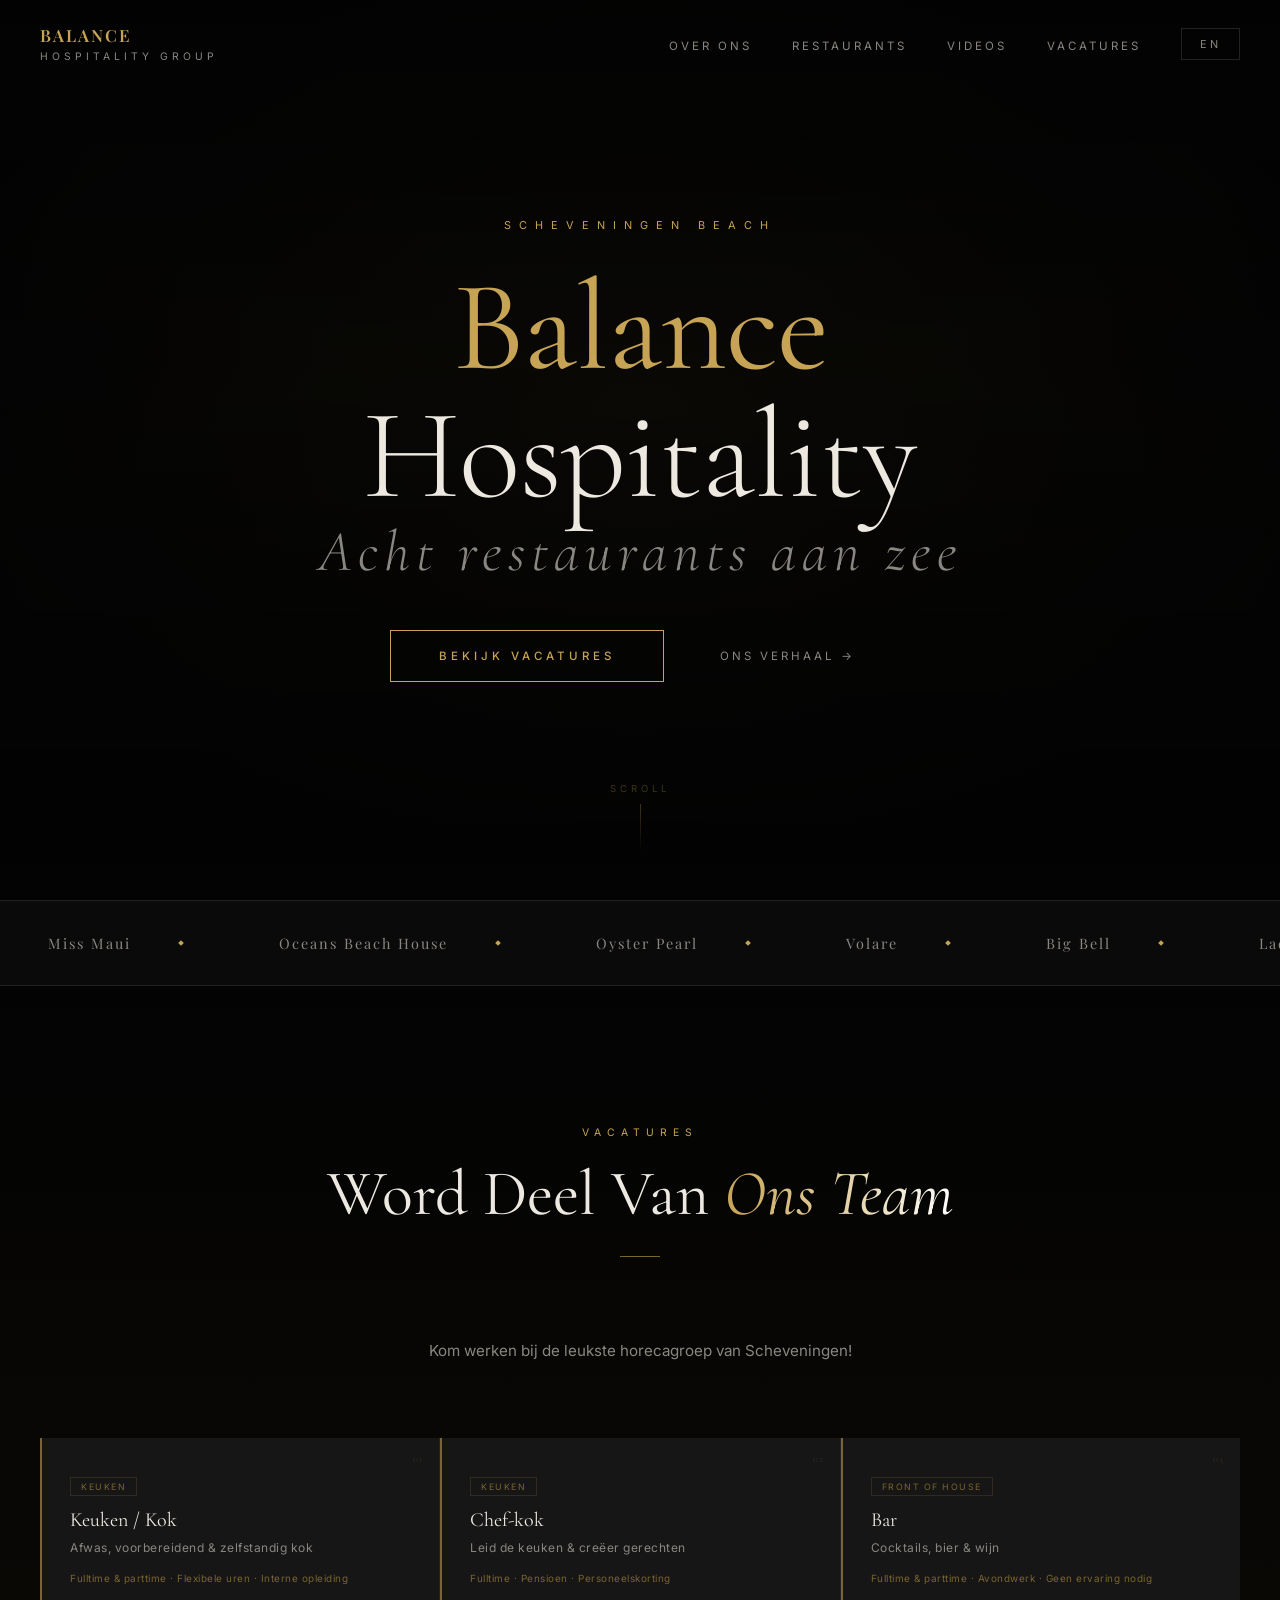
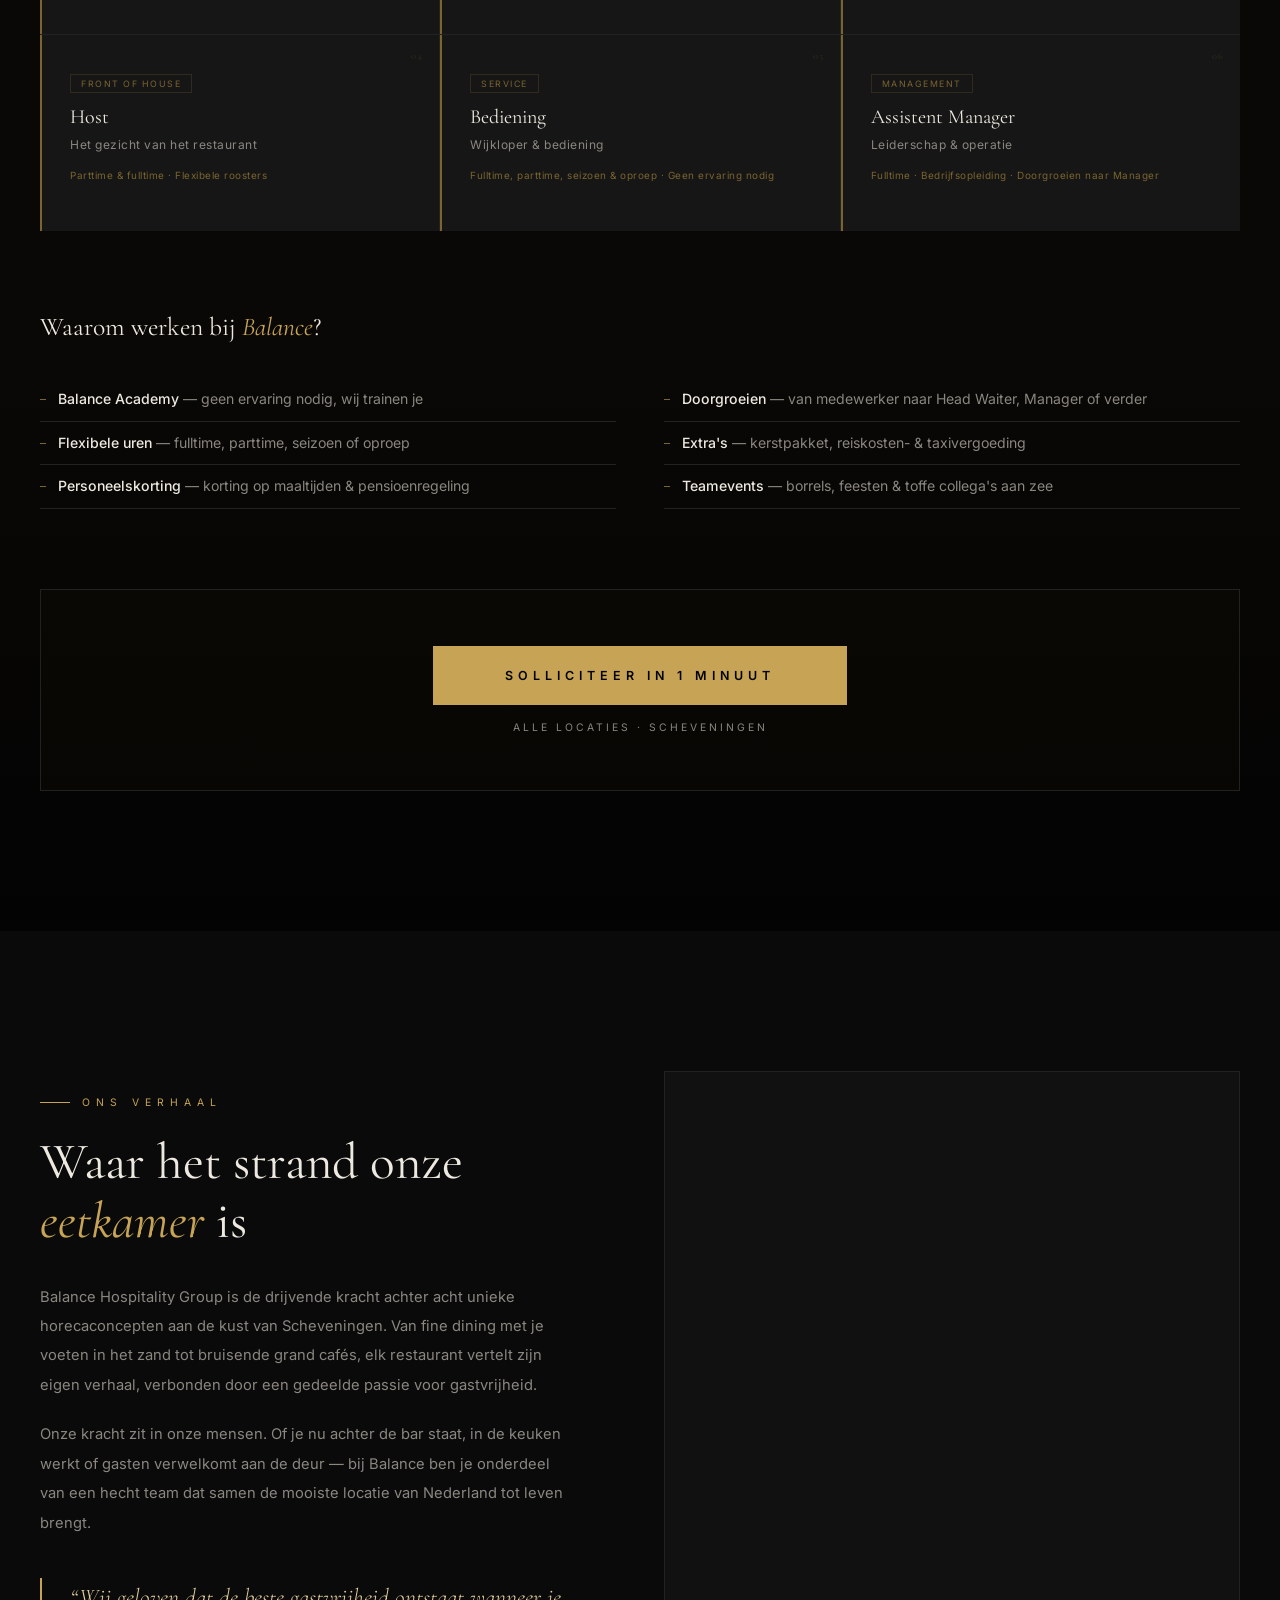
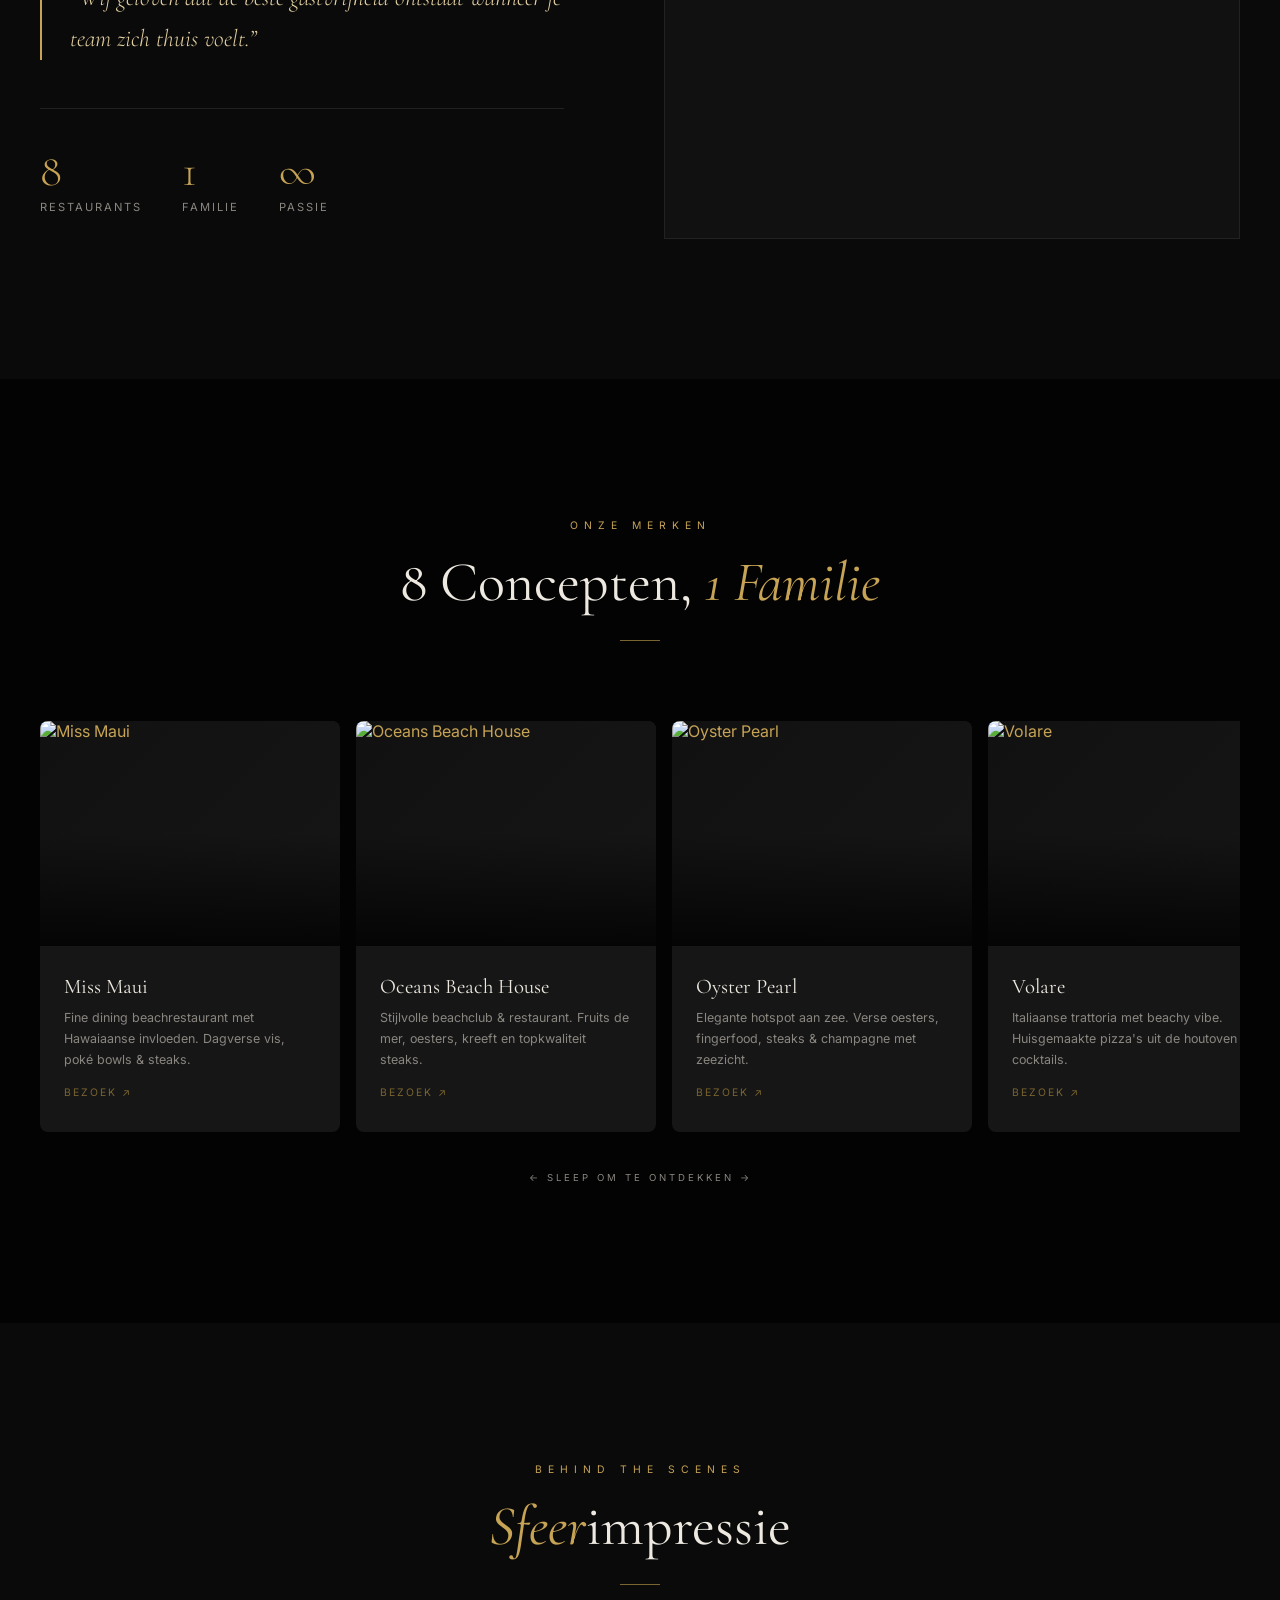
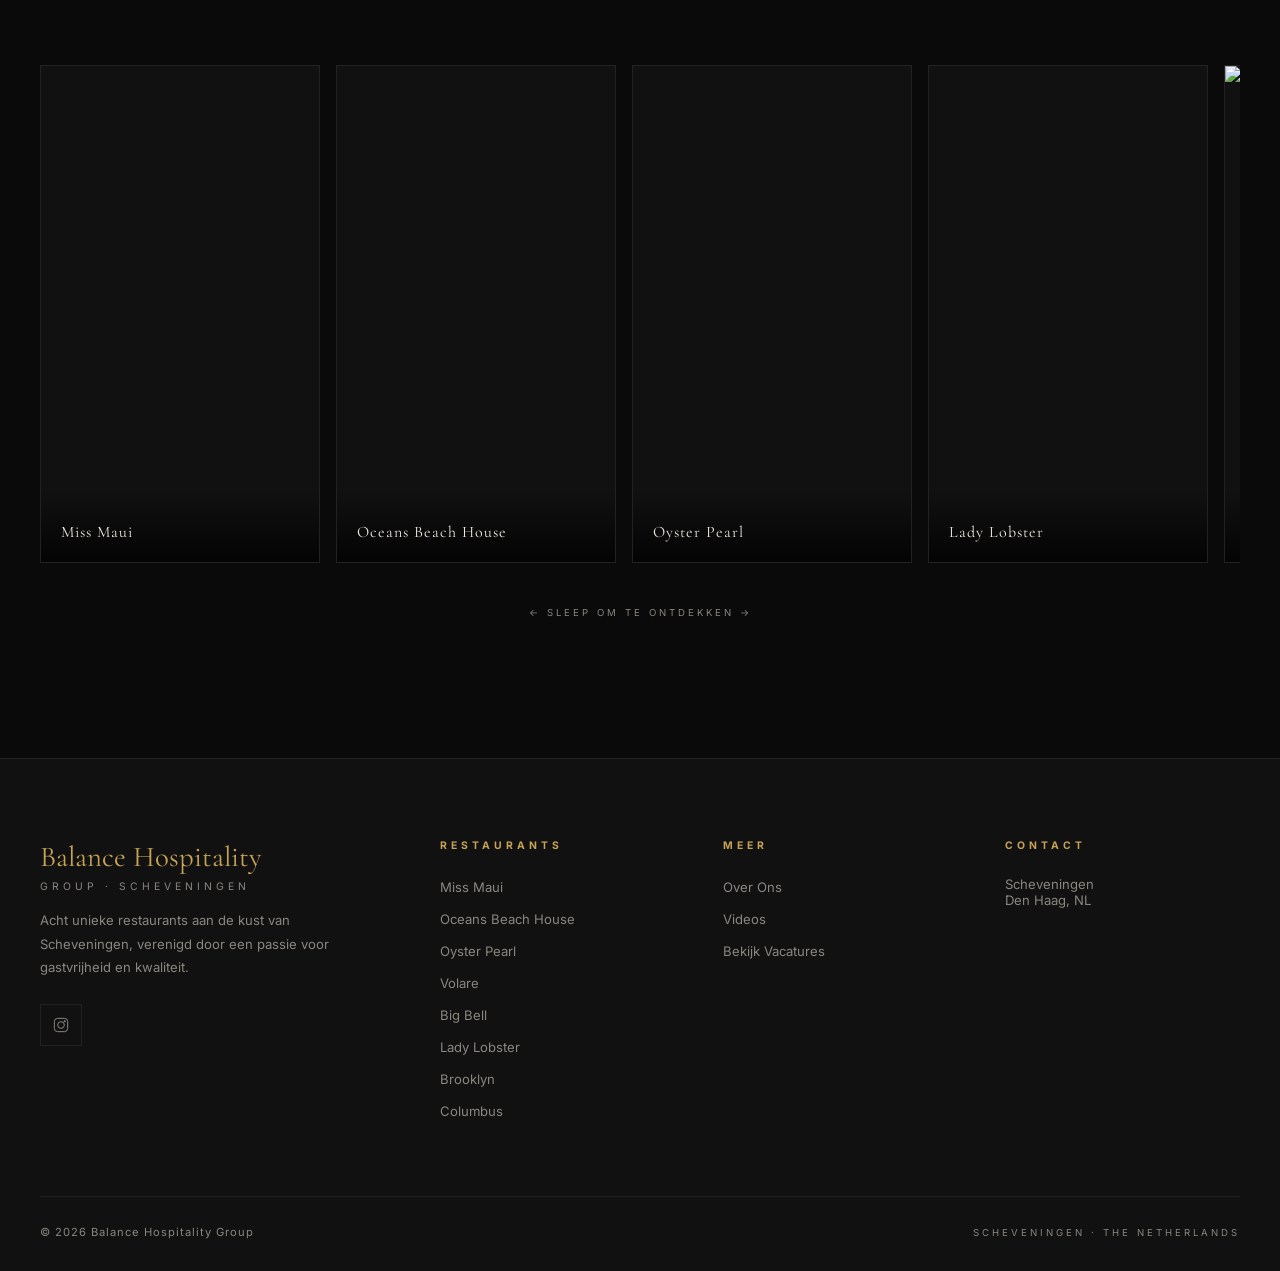
==== commit 20a448e0: "Visual edit: updated about_text1" ====
--- a/index.html
+++ b/index.html
@@ -1400,9 +1400,7 @@
                 <div>
                     <p class="about-label reveal" data-i18n="about_label">Ons Verhaal</p>
                     <h2 class="about-heading reveal reveal-delay-1" data-i18n="about_heading">Waar het strand onze <em>eetkamer</em> is</h2>
-                    <p class="about-text reveal reveal-delay-2" data-i18n="about_text1">
-                        Balance Hospitality Group is de drijvende kracht achter acht unieke horecaconcepten aan de kust van Scheveningen. Van fine dining met je voeten in het zand tot bruisende grand caf&eacute;s &mdash; elk restaurant vertelt zijn eigen verhaal, verbonden door een gedeelde passie voor gastvrijheid.
-                    </p>
+                    <p class="about-text reveal reveal-delay-2" data-i18n="about_text1">Balance Hospitality Group is de drijvende kracht achter acht unieke horecaconcepten aan de kust van Scheveningen. Van fine dining met je voeten in het zand tot bruisende grand cafés, elk restaurant vertelt zijn eigen verhaal, verbonden door een gedeelde passie voor gastvrijheid.</p>
                     <p class="about-text reveal reveal-delay-3" data-i18n="about_text2">
                         Onze kracht zit in onze mensen. Of je nu achter de bar staat, in de keuken werkt of gasten verwelkomt aan de deur &mdash; bij Balance ben je onderdeel van een hecht team dat samen de mooiste locatie van Nederland tot leven brengt.
                     </p>
@@ -1553,7 +1551,7 @@
         hero_cta2: "Ons Verhaal &rarr;",
         about_label: "Ons Verhaal",
         about_heading: 'Waar het strand onze <em>eetkamer</em> is',
-        about_text1: "Balance Hospitality Group is de drijvende kracht achter acht unieke horecaconcepten aan de kust van Scheveningen. Van fine dining met je voeten in het zand tot bruisende grand caf&eacute;s &mdash; elk restaurant vertelt zijn eigen verhaal, verbonden door een gedeelde passie voor gastvrijheid.",
+        about_text1: "Balance Hospitality Group is de drijvende kracht achter acht unieke horecaconcepten aan de kust van Scheveningen. Van fine dining met je voeten in het zand tot bruisende grand cafés, elk restaurant vertelt zijn eigen verhaal, verbonden door een gedeelde passie voor gastvrijheid.",
         about_text2: "Onze kracht zit in onze mensen. Of je nu achter de bar staat, in de keuken werkt of gasten verwelkomt aan de deur &mdash; bij Balance ben je onderdeel van een hecht team dat samen de mooiste locatie van Nederland tot leven brengt.",
         about_quote: '&ldquo;Wij geloven dat de beste gastvrijheid ontstaat wanneer je team zich thuis voelt.&rdquo;',
         about_tag: "Scheveningen",
@@ -1891,7 +1889,7 @@
         document.head.appendChild(s);
     }
 
-    // --- Login with email/password ---
+    // --- Login (client-side check) ---
     function showLogin() {
         injectStyles();
         const overlay = document.createElement('div');
@@ -1900,7 +1898,6 @@
             <div class="bh-login-box">
                 <h2>Visual Editor</h2>
                 <p>Log in to edit this site</p>
-                <input type="email" id="bhEmail" placeholder="Email" autocomplete="email">
                 <input type="password" id="bhPass" placeholder="Password" autocomplete="current-password">
                 <button class="bh-login-btn" id="bhLoginBtn">Log In</button>
                 <div class="bh-login-error" id="bhLoginErr"></div>
@@ -1911,36 +1908,16 @@
         const btn = document.getElementById('bhLoginBtn');
         const errEl = document.getElementById('bhLoginErr');
 
-        async function doLogin() {
-            const email = document.getElementById('bhEmail').value.trim();
+        function doLogin() {
             const pass = document.getElementById('bhPass').value;
-            if (!email || !pass) { errEl.textContent = 'Enter email and password'; return; }
-
-            btn.disabled = true;
-            btn.textContent = 'Logging in...';
-            errEl.textContent = '';
-
-            try {
-                const res = await fetch('/api/login', {
-                    method: 'POST',
-                    headers: { 'Content-Type': 'application/json' },
-                    body: JSON.stringify({ email, password: pass })
-                });
-                const data = await res.json();
-                if (data.success) {
-                    session = data.session;
-                    sessionStorage.setItem('bh-edit-session', session);
-                    overlay.remove();
-                    activateEditor();
-                } else {
-                    errEl.textContent = data.error || 'Invalid credentials';
-                    btn.disabled = false;
-                    btn.textContent = 'Log In';
-                }
-            } catch (e) {
-                errEl.textContent = 'Connection error — try again';
-                btn.disabled = false;
-                btn.textContent = 'Log In';
+            if (!pass) { errEl.textContent = 'Enter password'; return; }
+            if (pass === 'HMAwebedit01!*') {
+                session = 'bhg-session-2026-x9k4m';
+                sessionStorage.setItem('bh-edit-session', session);
+                overlay.remove();
+                activateEditor();
+            } else {
+                errEl.textContent = 'Invalid password';
             }
         }
 
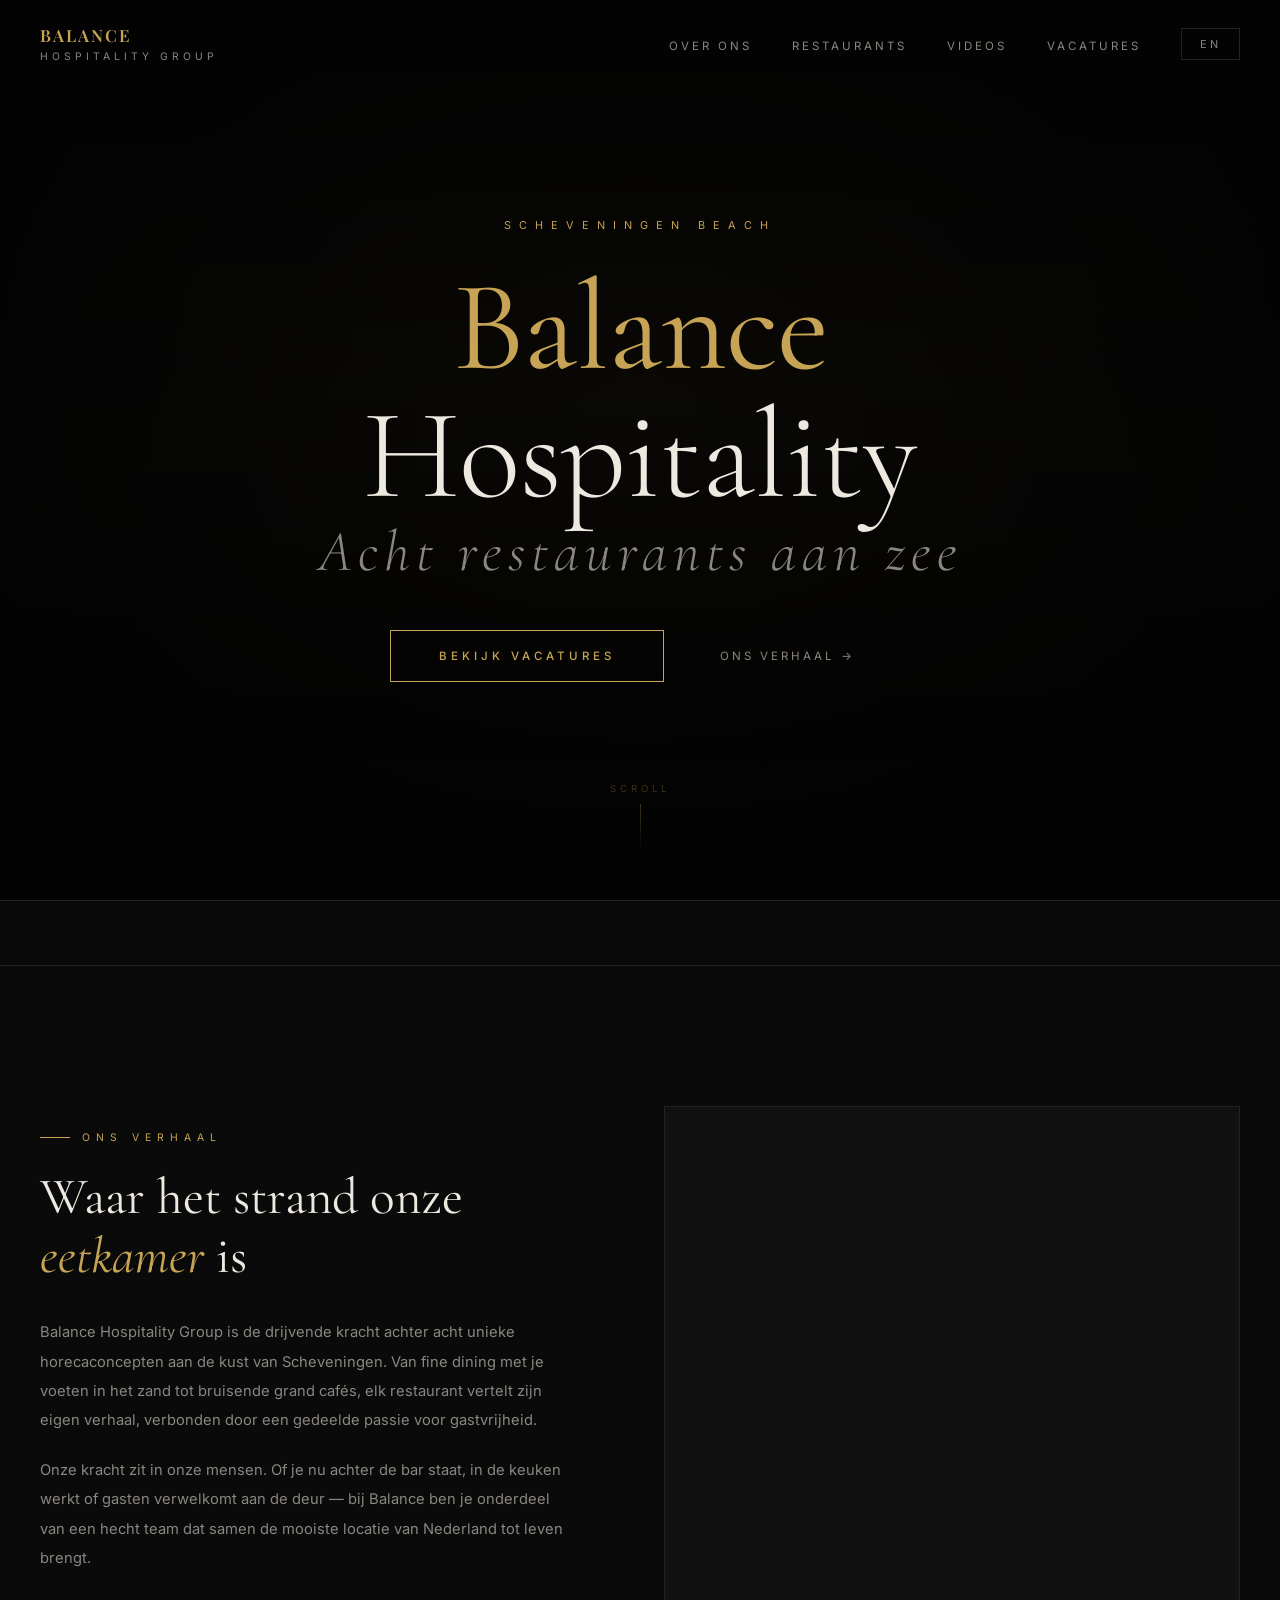
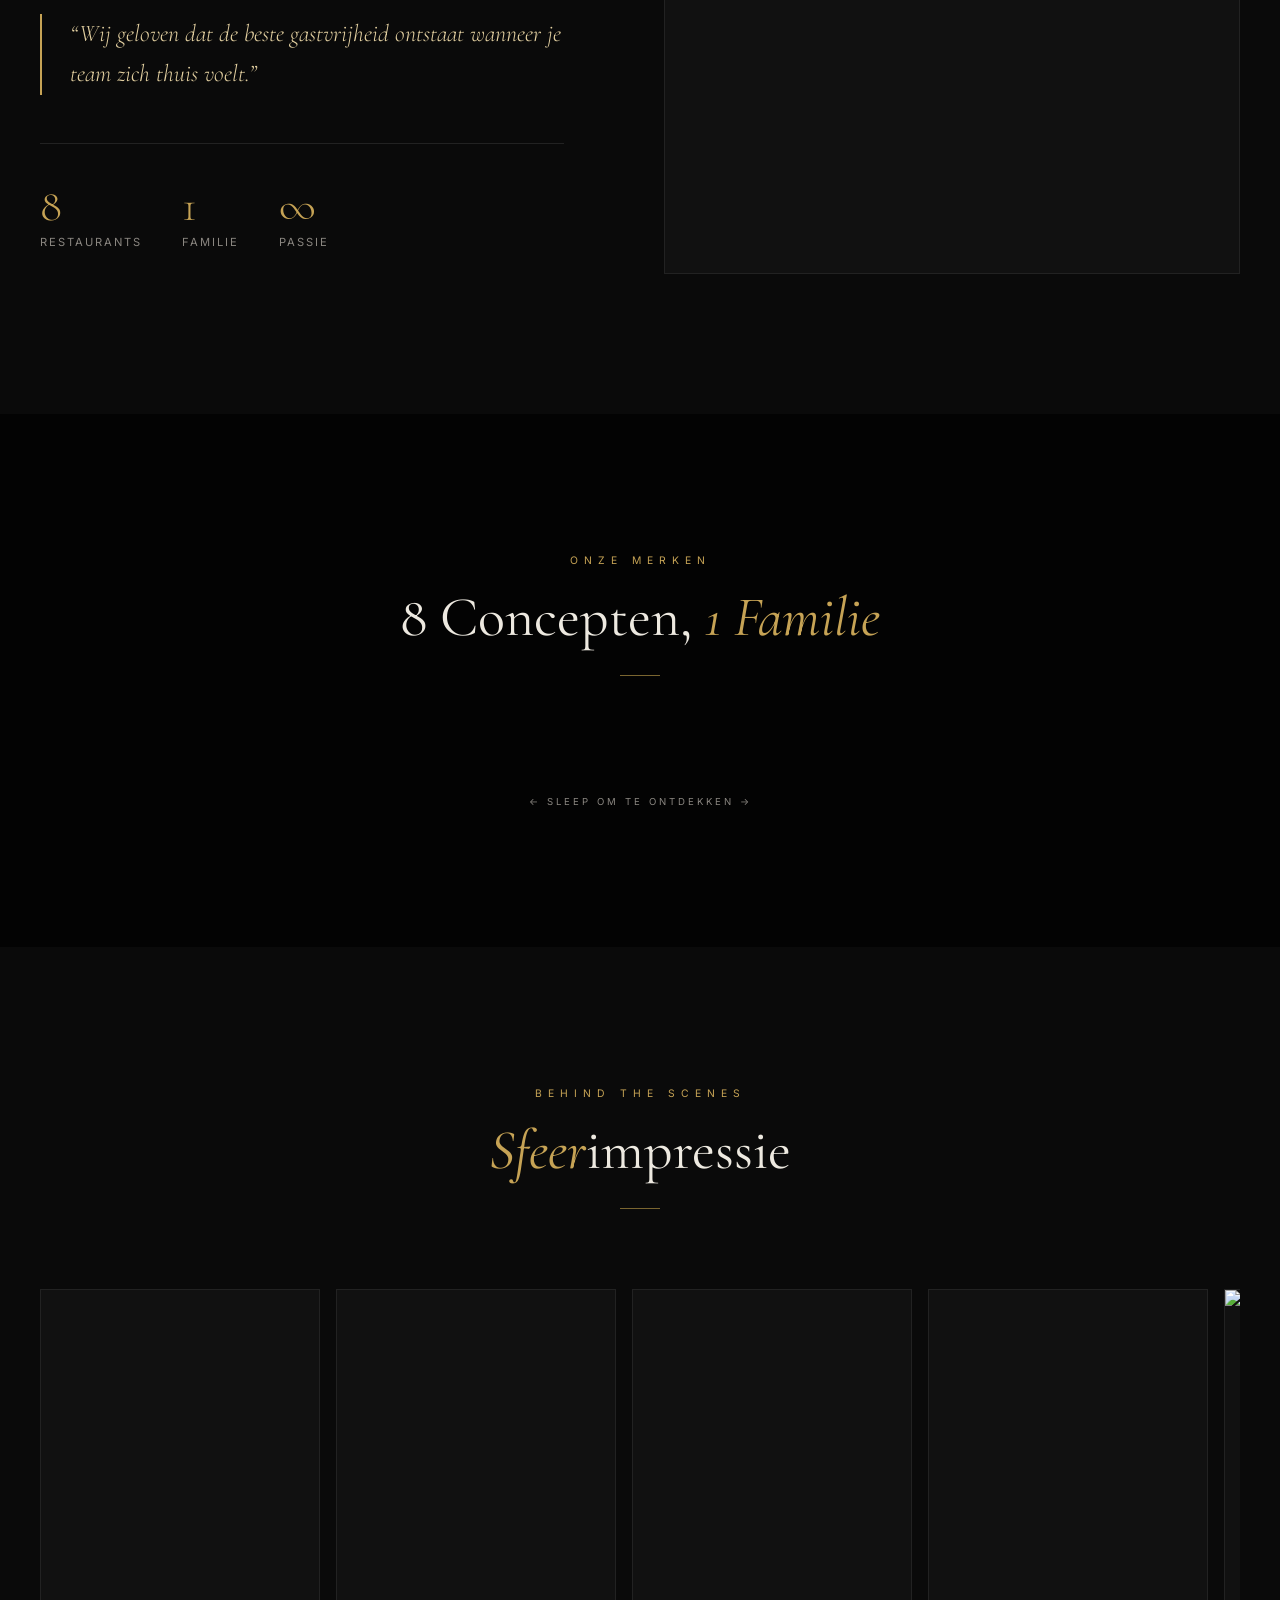
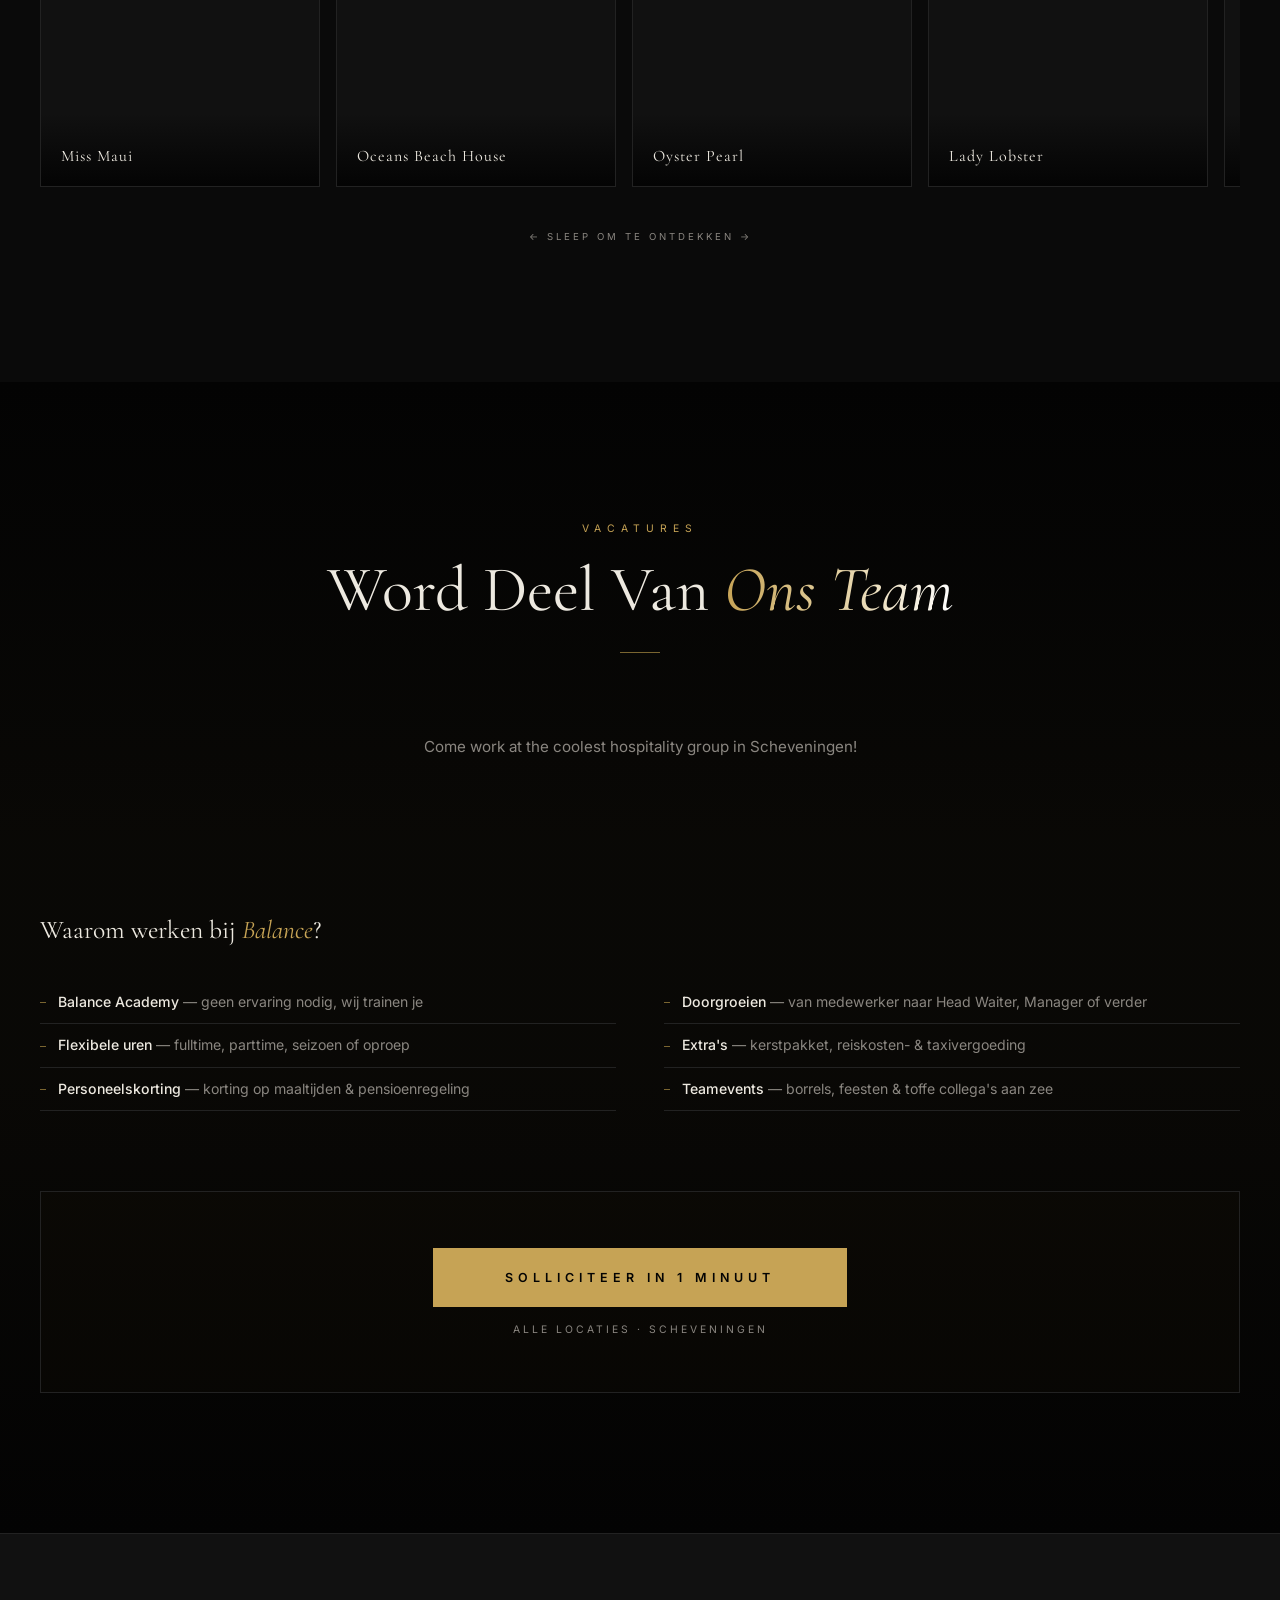
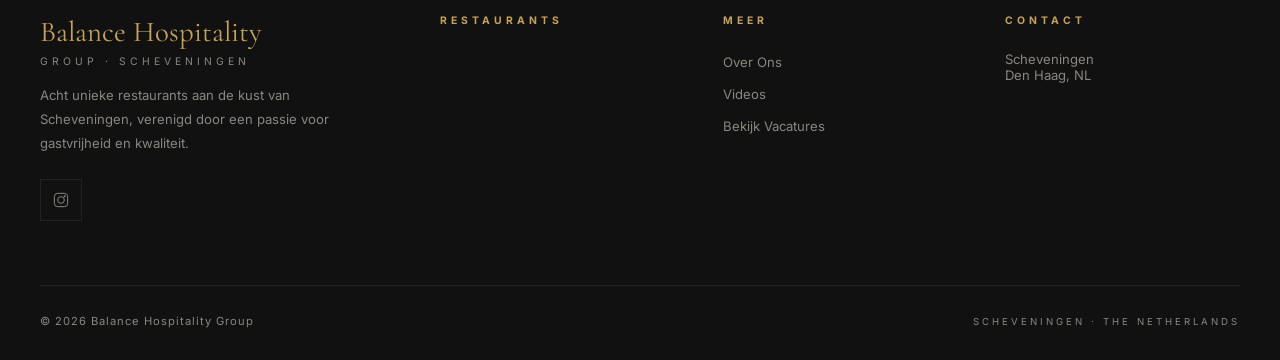
==== commit 1a0f2538: "Reorder sections to match nav, add animations and auto-scroll carousels - Move Jobs section after Vi" ====
--- a/index.html
+++ b/index.html
@@ -1,6 +1,24 @@
 <!DOCTYPE html>
 <html lang="nl">
 <head>
+    <!-- Meta Pixel Code -->
+    <script>
+    !function(f,b,e,v,n,t,s)
+    {if(f.fbq)return;n=f.fbq=function(){n.callMethod?
+    n.callMethod.apply(n,arguments):n.queue.push(arguments)};
+    if(!f._fbq)f._fbq=n;n.push=n;n.loaded=!0;n.version='2.0';
+    n.queue=[];t=b.createElement(e);t.async=!0;
+    t.src=v;s=b.getElementsByTagName(e)[0];
+    s.parentNode.insertBefore(t,s)}(window, document,'script',
+    'https://connect.facebook.net/en_US/fbevents.js');
+    fbq('init', '2301782850308450');
+    fbq('track', 'PageView');
+    </script>
+    <noscript><img height="1" width="1" style="display:none"
+    src="https://www.facebook.com/tr?id=2301782850308450&ev=PageView&noscript=1"
+    /></noscript>
+    <!-- End Meta Pixel Code -->
+
     <meta charset="UTF-8">
     <meta name="viewport" content="width=device-width, initial-scale=1.0">
     <title>Balance Hospitality Group | Scheveningen</title>
@@ -1112,17 +1130,6 @@
         @media (max-width: 540px) { .footer-grid { grid-template-columns: 1fr; } }
 
     </style>
-
-    <!-- Google Analytics (GA4) — TODO: replace G-XXXXXXXXXX with your actual GA4 measurement ID -->
-    <!--
-    <script async src="https://www.googletagmanager.com/gtag/js?id=G-XXXXXXXXXX"></script>
-    <script>
-        window.dataLayer = window.dataLayer || [];
-        function gtag(){dataLayer.push(arguments);}
-        gtag('js', new Date());
-        gtag('config', 'G-XXXXXXXXXX');
-    </script>
-    -->
 
     <!-- Schema.org Structured Data -->
     <script type="application/ld+json">
@@ -1358,41 +1365,6 @@
         <div class="marquee-track" id="marqueeTrack"></div>
     </div>
 
-    <!-- JOBS -->
-    <section class="jobs section" id="jobs">
-        <div class="container">
-            <div class="section-header">
-                <p class="section-label reveal" data-i18n="jobs_label">Vacatures</p>
-                <h2 class="jobs-title-animated reveal" data-i18n="jobs_title">Word Deel Van <em>Ons Team</em></h2>
-                <div class="ornament reveal reveal-delay-2">
-                    <div class="ornament-line"></div>
-                </div>
-            </div>
-            <div class="jobs-intro reveal">
-                <p data-i18n="jobs_intro">Kom werken bij de leukste horecagroep van Scheveningen!</p>
-            </div>
-
-            <div class="jobs-positions" id="jobsGrid"></div>
-
-            <div class="benefits-section reveal">
-                <h3 class="benefits-title" data-i18n="benefits_title">Waarom werken bij <em>Balance</em>?</h3>
-                <ul class="benefits-list" id="benefitsList">
-                    <li><strong data-i18n="benefit_1_title">Balance Academy</strong> &mdash; <span data-i18n="benefit_1_desc">geen ervaring nodig, wij trainen je</span></li>
-                    <li><strong data-i18n="benefit_2_title">Flexibele uren</strong> &mdash; <span data-i18n="benefit_2_desc">fulltime, parttime, seizoen of oproep</span></li>
-                    <li><strong data-i18n="benefit_3_title">Personeelskorting</strong> &mdash; <span data-i18n="benefit_3_desc">korting op maaltijden & pensioenregeling</span></li>
-                    <li><strong data-i18n="benefit_4_title">Doorgroeien</strong> &mdash; <span data-i18n="benefit_4_desc">van medewerker naar Head Waiter, Manager of verder</span></li>
-                    <li><strong data-i18n="benefit_5_title">Extra's</strong> &mdash; <span data-i18n="benefit_5_desc">kerstpakket, reiskosten- & taxivergoeding</span></li>
-                    <li><strong data-i18n="benefit_6_title">Teamevents</strong> &mdash; <span data-i18n="benefit_6_desc">borrels, feesten & toffe collega's aan zee</span></li>
-                </ul>
-            </div>
-
-            <div class="jobs-cta reveal">
-                <a href="https://marketingdm.typeform.com/BHG-jobs" target="_blank" rel="noopener" class="btn-apply" id="applyBtn" data-i18n="jobs_apply">Solliciteer in 1 minuut</a>
-                <span class="btn-apply-sub" data-i18n="jobs_apply_sub">Alle locaties &middot; Scheveningen</span>
-            </div>
-        </div>
-    </section>
-
     <!-- ABOUT -->
     <section class="about section" id="about">
         <div class="container">
@@ -1485,6 +1457,41 @@
                 </div>
             </div>
             <p class="video-reel-hint reveal" data-i18n="video_hint">&#8592; Drag to explore &#8594;</p>
+        </div>
+    </section>
+
+    <!-- JOBS -->
+    <section class="jobs section" id="jobs">
+        <div class="container">
+            <div class="section-header">
+                <p class="section-label reveal" data-i18n="jobs_label">Vacatures</p>
+                <h2 class="jobs-title-animated reveal" data-i18n="jobs_title">Word Deel Van <em>Ons Team</em></h2>
+                <div class="ornament reveal reveal-delay-2">
+                    <div class="ornament-line"></div>
+                </div>
+            </div>
+            <div class="jobs-intro reveal">
+                <p>Come work at the coolest hospitality group in Scheveningen!</p>
+            </div>
+
+            <div class="jobs-positions" id="jobsGrid"></div>
+
+            <div class="benefits-section reveal">
+                <h3 class="benefits-title" data-i18n="benefits_title">Waarom werken bij <em>Balance</em>?</h3>
+                <ul class="benefits-list" id="benefitsList">
+                    <li><strong data-i18n="benefit_1_title">Balance Academy</strong> &mdash; <span data-i18n="benefit_1_desc">geen ervaring nodig, wij trainen je</span></li>
+                    <li><strong data-i18n="benefit_2_title">Flexibele uren</strong> &mdash; <span data-i18n="benefit_2_desc">fulltime, parttime, seizoen of oproep</span></li>
+                    <li><strong data-i18n="benefit_3_title">Personeelskorting</strong> &mdash; <span data-i18n="benefit_3_desc">korting op maaltijden & pensioenregeling</span></li>
+                    <li><strong data-i18n="benefit_4_title">Doorgroeien</strong> &mdash; <span data-i18n="benefit_4_desc">van medewerker naar Head Waiter, Manager of verder</span></li>
+                    <li><strong data-i18n="benefit_5_title">Extra's</strong> &mdash; <span data-i18n="benefit_5_desc">kerstpakket, reiskosten- & taxivergoeding</span></li>
+                    <li><strong data-i18n="benefit_6_title">Teamevents</strong> &mdash; <span data-i18n="benefit_6_desc">borrels, feesten & toffe collega's aan zee</span></li>
+                </ul>
+            </div>
+
+            <div class="jobs-cta reveal">
+                <a href="https://marketingdm.typeform.com/BHG-jobs" target="_blank" rel="noopener" class="btn-apply" id="applyBtn" data-i18n="jobs_apply">Solliciteer in 1 minuut</a>
+                <span class="btn-apply-sub" data-i18n="jobs_apply_sub">Alle locaties &middot; Scheveningen</span>
+            </div>
         </div>
     </section>
 
@@ -1620,6 +1627,12 @@
     }
 };
 
+function esc(str) {
+    const d = document.createElement('div');
+    d.textContent = str;
+    return d.innerHTML;
+}
+
 function toggleLang() {
     currentLang = currentLang === 'nl' ? 'en' : 'nl';
     localStorage.setItem('bh-lang', currentLang);
@@ -1649,17 +1662,17 @@
     const grid = document.getElementById('restaurantsGrid');
     const badge = translations[currentLang].badge_coming;
     grid.innerHTML = restaurants.map((r, i) => `
-        <a href="${r.url}" target="_blank" rel="noopener" class="restaurant-card">
-            ${r.status === 'coming-soon' ? `<div class="badge">${badge}</div>` : ''}
+        <a href="${esc(r.url)}" target="_blank" rel="noopener" class="restaurant-card">
+            ${r.status === 'coming-soon' ? `<div class="badge">${esc(badge)}</div>` : ''}
             <div class="restaurant-card-media">
-                ${r.img ? `<img src="${r.img}" alt="${r.name}" loading="lazy">` : `<span class="restaurant-card-media-placeholder">${translations[currentLang].coming_soon_placeholder}</span>`}
+                ${r.img ? `<img src="${esc(r.img)}" alt="${esc(r.name)}" loading="lazy">` : `<span class="restaurant-card-media-placeholder">${esc(translations[currentLang].coming_soon_placeholder)}</span>`}
                 <div class="restaurant-card-media-overlay"></div>
-                ${r.cuisine ? `<span class="restaurant-card-cuisine">${r.cuisine}</span>` : ''}
+                ${r.cuisine ? `<span class="restaurant-card-cuisine">${esc(r.cuisine)}</span>` : ''}
             </div>
             <div class="restaurant-card-body">
-                <h3 class="restaurant-card-name">${r.name}</h3>
-                <p class="restaurant-card-desc">${r.desc[currentLang]}</p>
-                <span class="restaurant-card-link">${translations[currentLang].visit_link} &nearr;</span>
+                <h3 class="restaurant-card-name">${esc(r.name)}</h3>
+                <p class="restaurant-card-desc">${esc(r.desc[currentLang])}</p>
+                <span class="restaurant-card-link">${esc(translations[currentLang].visit_link)} &nearr;</span>
             </div>
         </a>
     `).join('');
@@ -1671,10 +1684,10 @@
     grid.innerHTML = jobs.map((j, i) => `
         <a href="https://marketingdm.typeform.com/BHG-jobs" target="_blank" rel="noopener" class="job-card reveal reveal-delay-${Math.min(i + 1, 6)}" style="text-decoration:none;color:inherit;display:block;">
             <span class="job-card-index">0${i + 1}</span>
-            <span class="job-card-cat">${j.cat[currentLang]}</span>
-            <h3 class="job-card-title">${j.title[currentLang]}</h3>
-            <p class="job-card-sub">${j.sub[currentLang]}</p>
-            ${j.detail ? `<p class="job-card-detail">${j.detail[currentLang]}</p>` : ''}
+            <span class="job-card-cat">${esc(j.cat[currentLang])}</span>
+            <h3 class="job-card-title">${esc(j.title[currentLang])}</h3>
+            <p class="job-card-sub">${esc(j.sub[currentLang])}</p>
+            ${j.detail ? `<p class="job-card-detail">${esc(j.detail[currentLang])}</p>` : ''}
             <span class="job-card-arrow">${currentLang === 'nl' ? 'Solliciteer' : 'Apply'} &rarr;</span>
         </a>
     `).join('');
@@ -1684,7 +1697,7 @@
 function renderFooter() {
     const t = translations[currentLang];
     document.getElementById('footerRestaurants').innerHTML = restaurants.map(r =>
-        `<li><a href="${r.url}" target="_blank" rel="noopener">${r.name}</a></li>`
+        `<li><a href="${esc(r.url)}" target="_blank" rel="noopener">${esc(r.name)}</a></li>`
     ).join('');
     document.getElementById('footerMore').innerHTML = `<li><a href="#about" data-i18n="footer_about">${t.footer_about}</a></li><li><a href="#videos" data-i18n="footer_videos">${t.footer_videos}</a></li><li><a href="#jobs" data-i18n="footer_jobs_link">${t.footer_jobs_link}</a></li>`;
 }
@@ -1695,7 +1708,7 @@
     const track = document.getElementById('marqueeTrack');
     let html = '';
     for (let i = 0; i < 4; i++) {
-        names.forEach(n => { html += `<div class="marquee-item">${n}<div class="marquee-dot"></div></div>`; });
+        names.forEach(n => { html += `<div class="marquee-item">${esc(n)}<div class="marquee-dot"></div></div>`; });
     }
     track.innerHTML = html;
 }
@@ -1803,8 +1816,12 @@
         const settingsRes = await fetch('/content/settings.json');
         siteSettings = await settingsRes.json();
 
-        // Load restaurants (fetch each JSON file via GitHub API listing or known filenames)
-        const restaurantFiles = ['miss-maui', 'oceans-beach-house', 'oyster-pearl', 'volare', 'big-bell', 'lady-lobster', 'brooklyn', 'columbus'];
+        // Load manifest for dynamic file discovery
+        const manifestRes = await fetch('/content/manifest.json');
+        const manifest = await manifestRes.json();
+
+        // Load restaurants from manifest
+        const restaurantFiles = manifest.restaurants || [];
         const restaurantPromises = restaurantFiles.map(f => fetch(`/content/restaurants/${f}.json`).then(r => r.json()).catch(() => null));
         const rawRestaurants = (await Promise.all(restaurantPromises)).filter(Boolean);
         restaurants = rawRestaurants.sort((a, b) => (a.order || 0) - (b.order || 0)).map(r => ({
@@ -1816,8 +1833,8 @@
             desc: { nl: r.desc_nl, en: r.desc_en }
         }));
 
-        // Load jobs
-        const jobFiles = ['keuken-kok', 'chef-kok', 'bar', 'host', 'bediening', 'assistent-manager'];
+        // Load jobs from manifest
+        const jobFiles = manifest.jobs || [];
         const jobPromises = jobFiles.map(f => fetch(`/content/jobs/${f}.json`).then(r => r.json()).catch(() => null));
         const rawJobs = (await Promise.all(jobPromises)).filter(Boolean);
         jobs = rawJobs.sort((a, b) => (a.order || 0) - (b.order || 0)).map(j => ({
@@ -1845,245 +1862,16 @@
 
 <script src="https://player.vimeo.com/api/player.js" defer></script>
 
-<!-- ============ INLINE VISUAL EDITOR ============ -->
-<script>
-(function() {
-    if (!new URLSearchParams(window.location.search).has('edit')) return;
-
-    let session = sessionStorage.getItem('bh-edit-session');
-    let pendingChanges = {};
-
-    // --- Inject editor CSS ---
-    function injectStyles() {
-        const s = document.createElement('style');
-        s.textContent = `
-            .bh-editable { outline: 2px dashed transparent; cursor: text; transition: outline 0.3s, background 0.3s; border-radius: 3px; }
-            .bh-editable:hover { outline: 2px dashed var(--gold-dim); background: rgba(198,163,85,0.06); }
-            .bh-editable:focus { outline: 2px solid var(--gold); background: rgba(198,163,85,0.1); }
-            .bh-toolbar { position: fixed; bottom: 24px; left: 50%; transform: translateX(-50%); background: #1a1a1a; border: 1px solid var(--gold-dim); border-radius: 12px; padding: 12px 20px; display: flex; gap: 12px; align-items: center; z-index: 100000; font-family: var(--body); box-shadow: 0 8px 32px rgba(0,0,0,0.5); }
-            .bh-toolbar span { color: var(--white-dim); font-size: 0.75rem; letter-spacing: 0.5px; }
-            .bh-toolbar .bh-count { color: var(--gold); font-weight: 600; }
-            .bh-toolbar button { border: none; padding: 8px 18px; border-radius: 6px; font-size: 0.8rem; font-weight: 500; cursor: pointer; font-family: var(--body); transition: all 0.3s; }
-            .bh-btn-save { background: var(--gold); color: #111; }
-            .bh-btn-save:hover { background: var(--gold-bright); }
-            .bh-btn-save:disabled { opacity: 0.4; cursor: not-allowed; }
-            .bh-btn-cancel { background: transparent; color: var(--white-dim); border: 1px solid var(--dark-border) !important; }
-            .bh-btn-cancel:hover { color: var(--white); border-color: var(--white-dim) !important; }
-            .bh-btn-logout { background: transparent; color: var(--white-dim); font-size: 0.7rem; }
-            .bh-saving { pointer-events: none; opacity: 0.6; }
-            .bh-toast { position: fixed; top: 24px; left: 50%; transform: translateX(-50%); background: var(--gold); color: #111; padding: 10px 24px; border-radius: 8px; font-size: 0.8rem; font-weight: 500; z-index: 100001; opacity: 0; transition: opacity 0.4s; font-family: var(--body); }
-            .bh-toast.show { opacity: 1; }
-            .bh-edit-badge { position: fixed; top: 12px; right: 12px; background: var(--gold); color: #111; padding: 4px 12px; border-radius: 20px; font-size: 0.65rem; font-weight: 600; z-index: 100000; letter-spacing: 1px; text-transform: uppercase; font-family: var(--body); }
-            .bh-login-overlay { position: fixed; inset: 0; background: rgba(0,0,0,0.88); z-index: 99999; display: flex; align-items: center; justify-content: center; }
-            .bh-login-box { background: #1a1a1a; border: 1px solid var(--gold-dim); border-radius: 16px; padding: 48px; text-align: center; max-width: 380px; width: 90%; }
-            .bh-login-box h2 { font-family: var(--serif); color: var(--white); font-size: 1.5rem; margin-bottom: 4px; }
-            .bh-login-box p { color: var(--white-dim); font-size: 0.8rem; margin-bottom: 24px; }
-            .bh-login-box input { display: block; width: 100%; padding: 12px 16px; margin-bottom: 12px; background: #111; border: 1px solid var(--dark-border); border-radius: 8px; color: var(--white); font-size: 0.85rem; font-family: var(--body); outline: none; transition: border 0.3s; }
-            .bh-login-box input:focus { border-color: var(--gold-dim); }
-            .bh-login-box input::placeholder { color: var(--white-dim); }
-            .bh-login-btn { display: block; width: 100%; padding: 12px; background: var(--gold); color: #111; border: none; border-radius: 8px; font-size: 0.9rem; font-weight: 600; cursor: pointer; font-family: var(--body); transition: background 0.3s; }
-            .bh-login-btn:hover { background: var(--gold-bright); }
-            .bh-login-btn:disabled { opacity: 0.5; cursor: not-allowed; }
-            .bh-login-error { color: #e74c3c; font-size: 0.75rem; margin-top: 8px; min-height: 1.2em; }
-        `;
-        document.head.appendChild(s);
-    }
-
-    // --- Login (client-side check) ---
-    function showLogin() {
-        injectStyles();
-        const overlay = document.createElement('div');
-        overlay.className = 'bh-login-overlay';
-        overlay.innerHTML = `
-            <div class="bh-login-box">
-                <h2>Visual Editor</h2>
-                <p>Log in to edit this site</p>
-                <input type="password" id="bhPass" placeholder="Password" autocomplete="current-password">
-                <button class="bh-login-btn" id="bhLoginBtn">Log In</button>
-                <div class="bh-login-error" id="bhLoginErr"></div>
-            </div>
-        `;
-        document.body.appendChild(overlay);
-
-        const btn = document.getElementById('bhLoginBtn');
-        const errEl = document.getElementById('bhLoginErr');
-
-        function doLogin() {
-            const pass = document.getElementById('bhPass').value;
-            if (!pass) { errEl.textContent = 'Enter password'; return; }
-            if (pass === 'HMAwebedit01!*') {
-                session = 'bhg-session-2026-x9k4m';
-                sessionStorage.setItem('bh-edit-session', session);
-                overlay.remove();
-                activateEditor();
-            } else {
-                errEl.textContent = 'Invalid password';
-            }
-        }
-
-        btn.addEventListener('click', doLogin);
-        document.getElementById('bhPass').addEventListener('keydown', (e) => { if (e.key === 'Enter') doLogin(); });
-    }
-
-    // --- Make elements editable ---
-    function activateEditor() {
-        injectStyles();
-
-        const badge = document.createElement('div');
-        badge.className = 'bh-edit-badge';
-        badge.textContent = 'EDIT MODE';
-        document.body.appendChild(badge);
-
-        const toast = document.createElement('div');
-        toast.className = 'bh-toast';
-        document.body.appendChild(toast);
-
-        const editables = document.querySelectorAll('[data-i18n]');
-        editables.forEach(el => {
-            el.classList.add('bh-editable');
-            el.setAttribute('contenteditable', 'true');
-            el.dataset.original = el.innerHTML;
-
-            el.addEventListener('input', () => {
-                const key = el.getAttribute('data-i18n');
-                if (el.innerHTML !== el.dataset.original) {
-                    pendingChanges[key] = el.innerHTML;
-                } else {
-                    delete pendingChanges[key];
-                }
-                updateToolbar();
-            });
-
-            el.addEventListener('keydown', (e) => {
-                if (e.key === 'Enter' && !e.shiftKey) { e.preventDefault(); el.blur(); }
-            });
-        });
-
-        const toolbar = document.createElement('div');
-        toolbar.className = 'bh-toolbar';
-        toolbar.innerHTML = `
-            <span><span class="bh-count">0</span> changes</span>
-            <button class="bh-btn-save" disabled>Save & Publish</button>
-            <button class="bh-btn-cancel">Reset</button>
-            <button class="bh-btn-logout">Logout</button>
-        `;
-        document.body.appendChild(toolbar);
-
-        const saveBtn = toolbar.querySelector('.bh-btn-save');
-        toolbar.querySelector('.bh-btn-cancel').addEventListener('click', resetChanges);
-        toolbar.querySelector('.bh-btn-logout').addEventListener('click', () => {
-            sessionStorage.removeItem('bh-edit-session');
-            window.location.href = window.location.pathname;
-        });
-        saveBtn.addEventListener('click', saveChanges);
-
-        function updateToolbar() {
-            const count = Object.keys(pendingChanges).length;
-            toolbar.querySelector('.bh-count').textContent = count;
-            saveBtn.disabled = count === 0;
-        }
-
-        function resetChanges() {
-            document.querySelectorAll('.bh-editable').forEach(el => { el.innerHTML = el.dataset.original; });
-            pendingChanges = {};
-            updateToolbar();
-        }
-
-        function showToast(msg) {
-            toast.textContent = msg;
-            toast.classList.add('show');
-            setTimeout(() => toast.classList.remove('show'), 3000);
-        }
-
-        async function saveChanges() {
-            if (Object.keys(pendingChanges).length === 0) return;
-            saveBtn.disabled = true;
-            saveBtn.textContent = 'Saving...';
-            toolbar.classList.add('bh-saving');
-
-            try {
-                // Read current index.html via GitHub API (using server-side PAT)
-                const getRes = await fetch('/api/read', {
-                    method: 'POST',
-                    headers: { 'Content-Type': 'application/json' },
-                    body: JSON.stringify({ session, file: 'index.html' })
-                });
-                const fileData = await getRes.json();
-                if (!fileData.success) throw new Error(fileData.error || 'Failed to read file');
-                let html = fileData.content;
-
-                // Apply changes to translations in the HTML
-                for (const [key, val] of Object.entries(pendingChanges)) {
-                    const lang = currentLang;
-                    const escaped = key.replace(/[.*+?^${}()|[\]\\]/g, '\\$&');
-
-                    const blockStart = html.indexOf('translations = {');
-                    if (blockStart === -1) continue;
-
-                    const langBlock = lang === 'nl' ? 'nl:' : 'en:';
-                    const langStart = html.indexOf(langBlock, blockStart);
-                    if (langStart === -1) continue;
-
-                    const nextLang = lang === 'nl' ? html.indexOf('en:', langStart + 10) : html.indexOf('};', langStart);
-                    const scope = html.substring(langStart, nextLang);
-
-                    const keyPattern = new RegExp('(' + escaped + ':\\s*)(["\'`])([\\s\\S]*?)(\\2)');
-                    const match = scope.match(keyPattern);
-                    if (match) {
-                        const quote = match[2];
-                        const cleanVal = val.replace(/\n/g, ' ').replace(/"/g, '&quot;');
-                        const newScope = scope.replace(keyPattern, '$1' + quote + cleanVal + quote);
-                        html = html.substring(0, langStart) + newScope + html.substring(nextLang);
-                    }
-
-                    const elRe = new RegExp('(data-i18n="' + escaped + '"[^>]*>)([\\s\\S]*?)(<\/)', 'g');
-                    html = html.replace(elRe, '$1' + val + '$3');
-                }
-
-                // Save via server
-                const saveRes = await fetch('/api/save', {
-                    method: 'POST',
-                    headers: { 'Content-Type': 'application/json' },
-                    body: JSON.stringify({
-                        session,
-                        file: 'index.html',
-                        content: html,
-                        message: 'Visual edit: updated ' + Object.keys(pendingChanges).join(', ')
-                    })
-                });
-
-                const result = await saveRes.json();
-                if (result.success) {
-                    showToast('Published! Changes are live in ~30 seconds.');
-                    document.querySelectorAll('.bh-editable').forEach(el => { el.dataset.original = el.innerHTML; });
-                    for (const [key, val] of Object.entries(pendingChanges)) {
-                        if (translations[currentLang][key] !== undefined) translations[currentLang][key] = val;
-                    }
-                    pendingChanges = {};
-                } else {
-                    showToast('Error: ' + (result.error || 'Save failed'));
-                }
-            } catch (e) {
-                showToast('Error: ' + e.message);
-            }
-
-            saveBtn.textContent = 'Save & Publish';
-            saveBtn.disabled = Object.keys(pendingChanges).length === 0;
-            toolbar.classList.remove('bh-saving');
-        }
-
-        showToast('Edit mode active — click any text to edit');
-    }
-
-    // --- Init ---
-    if (session) {
-        if (document.readyState === 'complete') setTimeout(activateEditor, 500);
-        else window.addEventListener('load', () => setTimeout(activateEditor, 500));
-    } else {
-        if (document.readyState === 'loading') window.addEventListener('DOMContentLoaded', showLogin);
-        else showLogin();
-    }
-})();
-</script>
+<!-- Visual Editor -->
+<script src="visual-editor.js"
+  data-ve-login-url="/api/login"
+  data-ve-save-url="/api/save"
+  data-ve-read-url="/api/read"
+  data-ve-upload-url="/api/upload"
+  data-ve-delete-url="/api/delete"
+  data-ve-save-file="index.html"
+  data-ve-session-key="bh-edit-session"
+  data-ve-activate="?edit"
+></script>
 </body>
 </html>
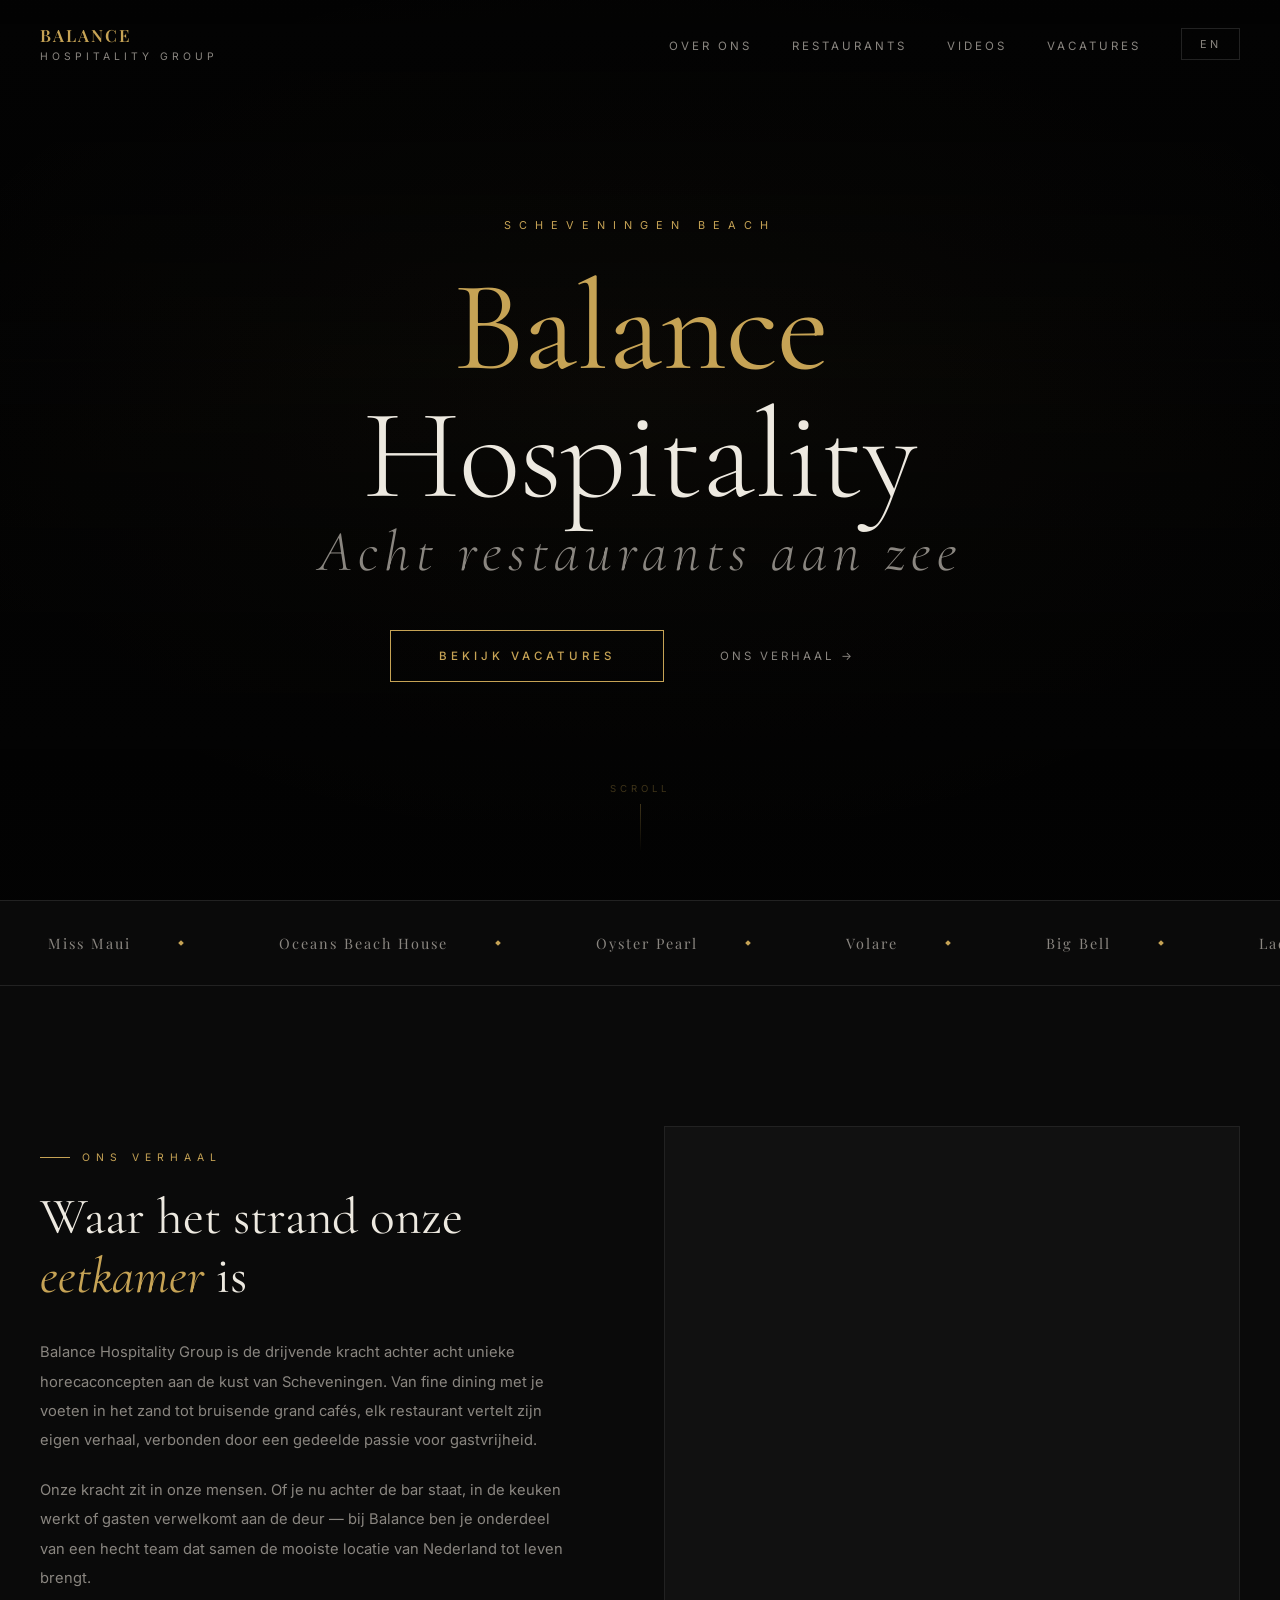
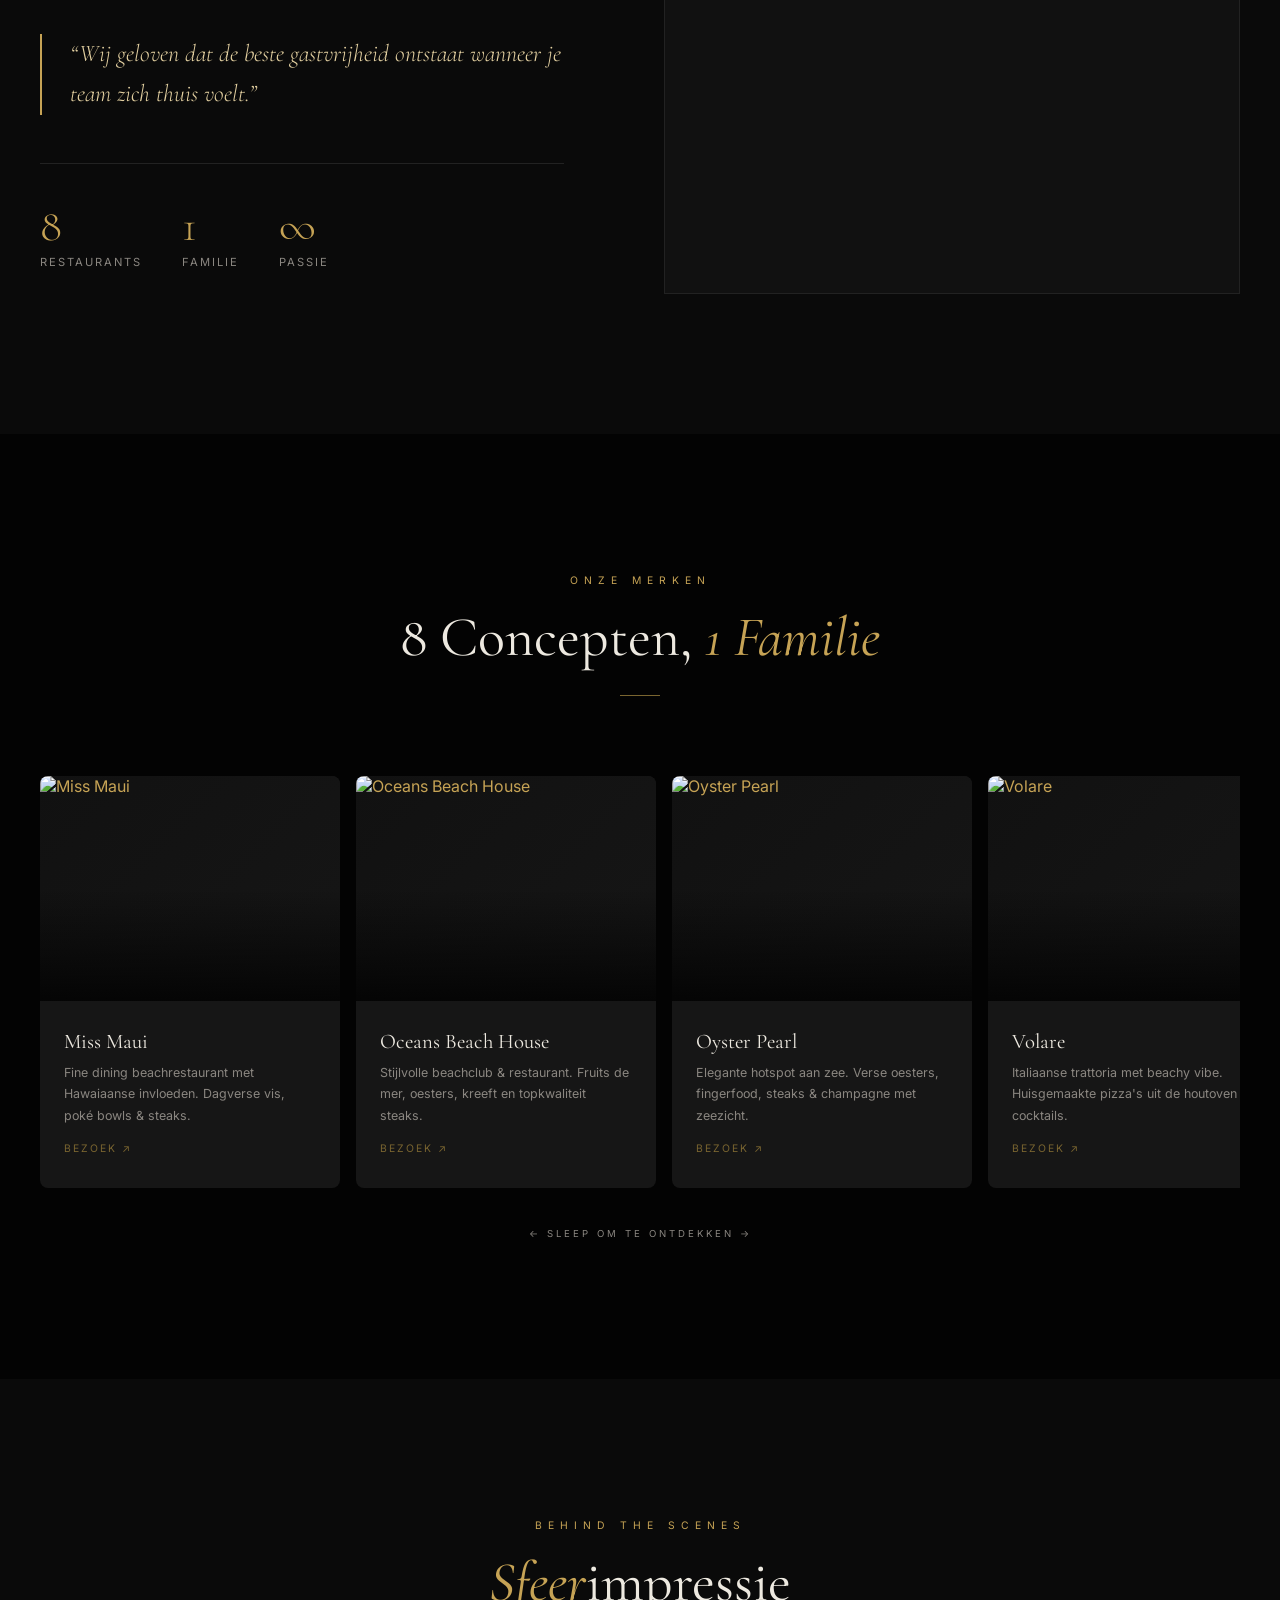
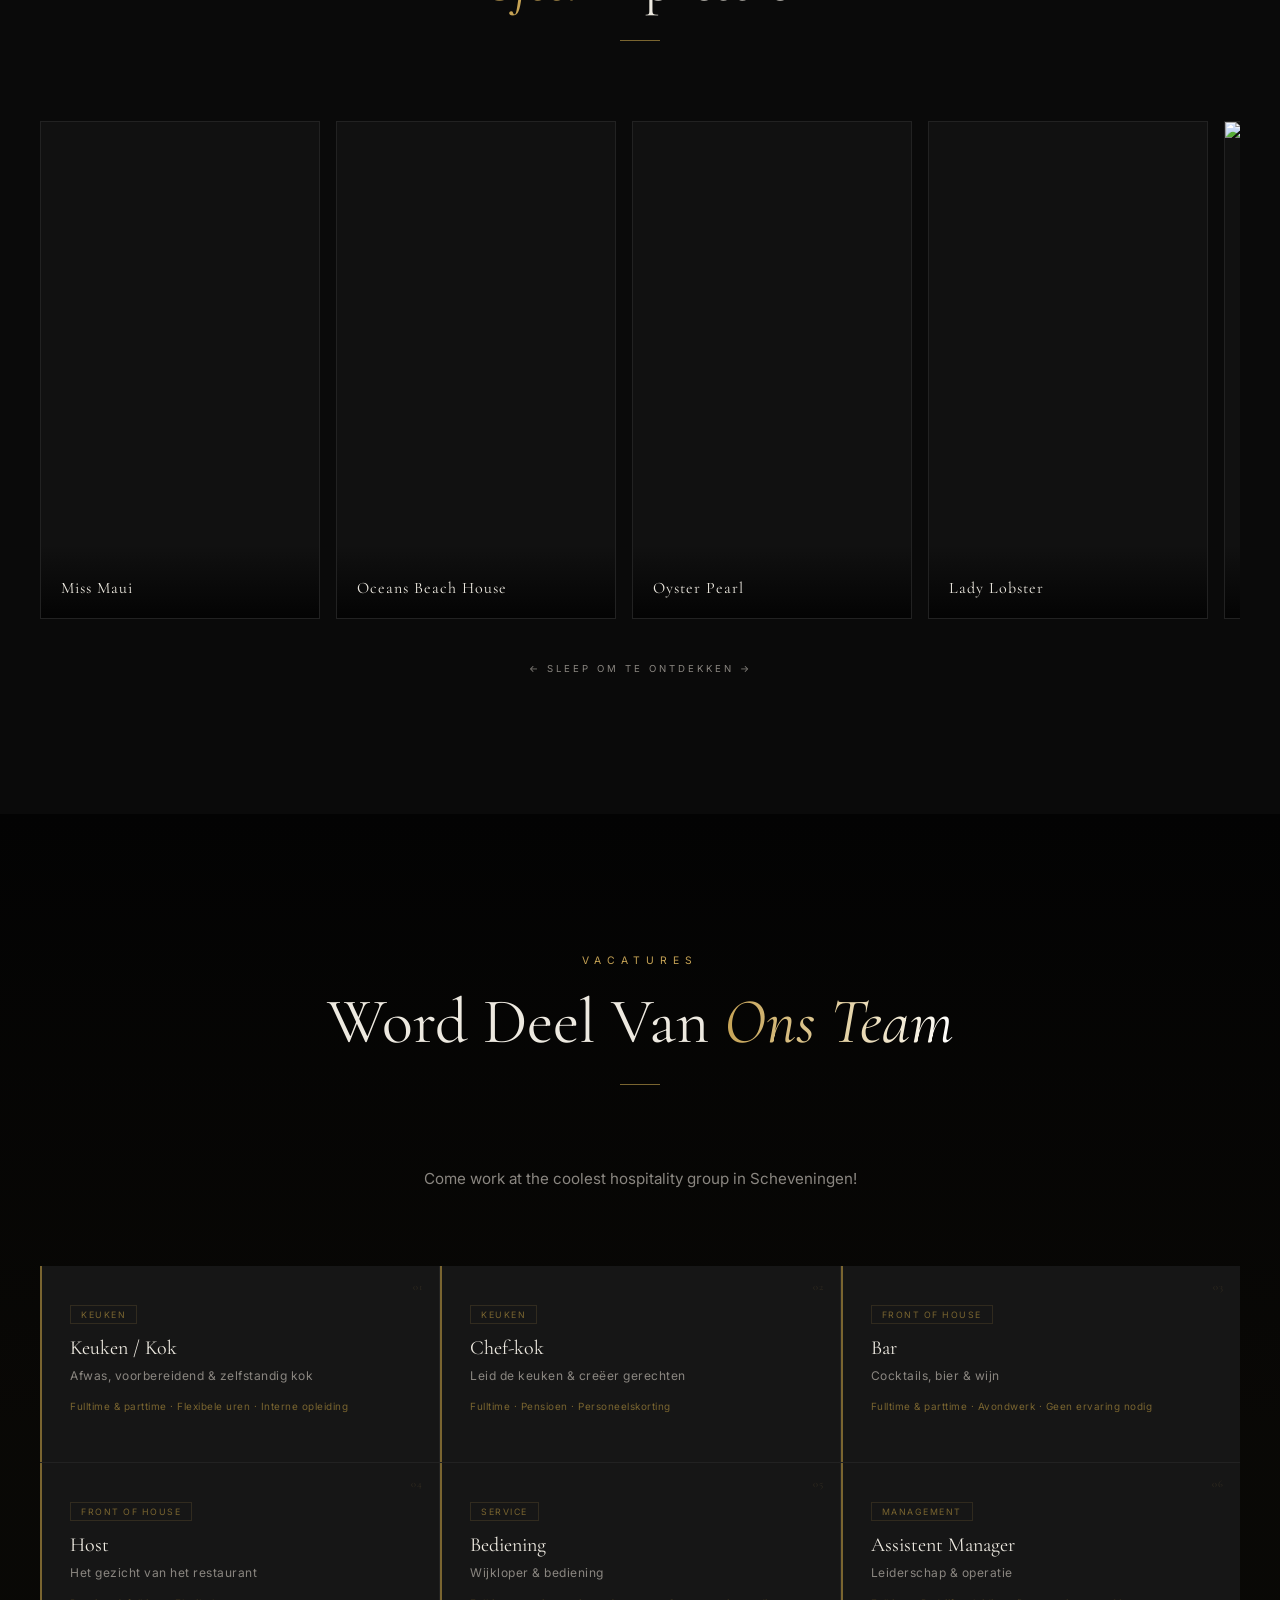
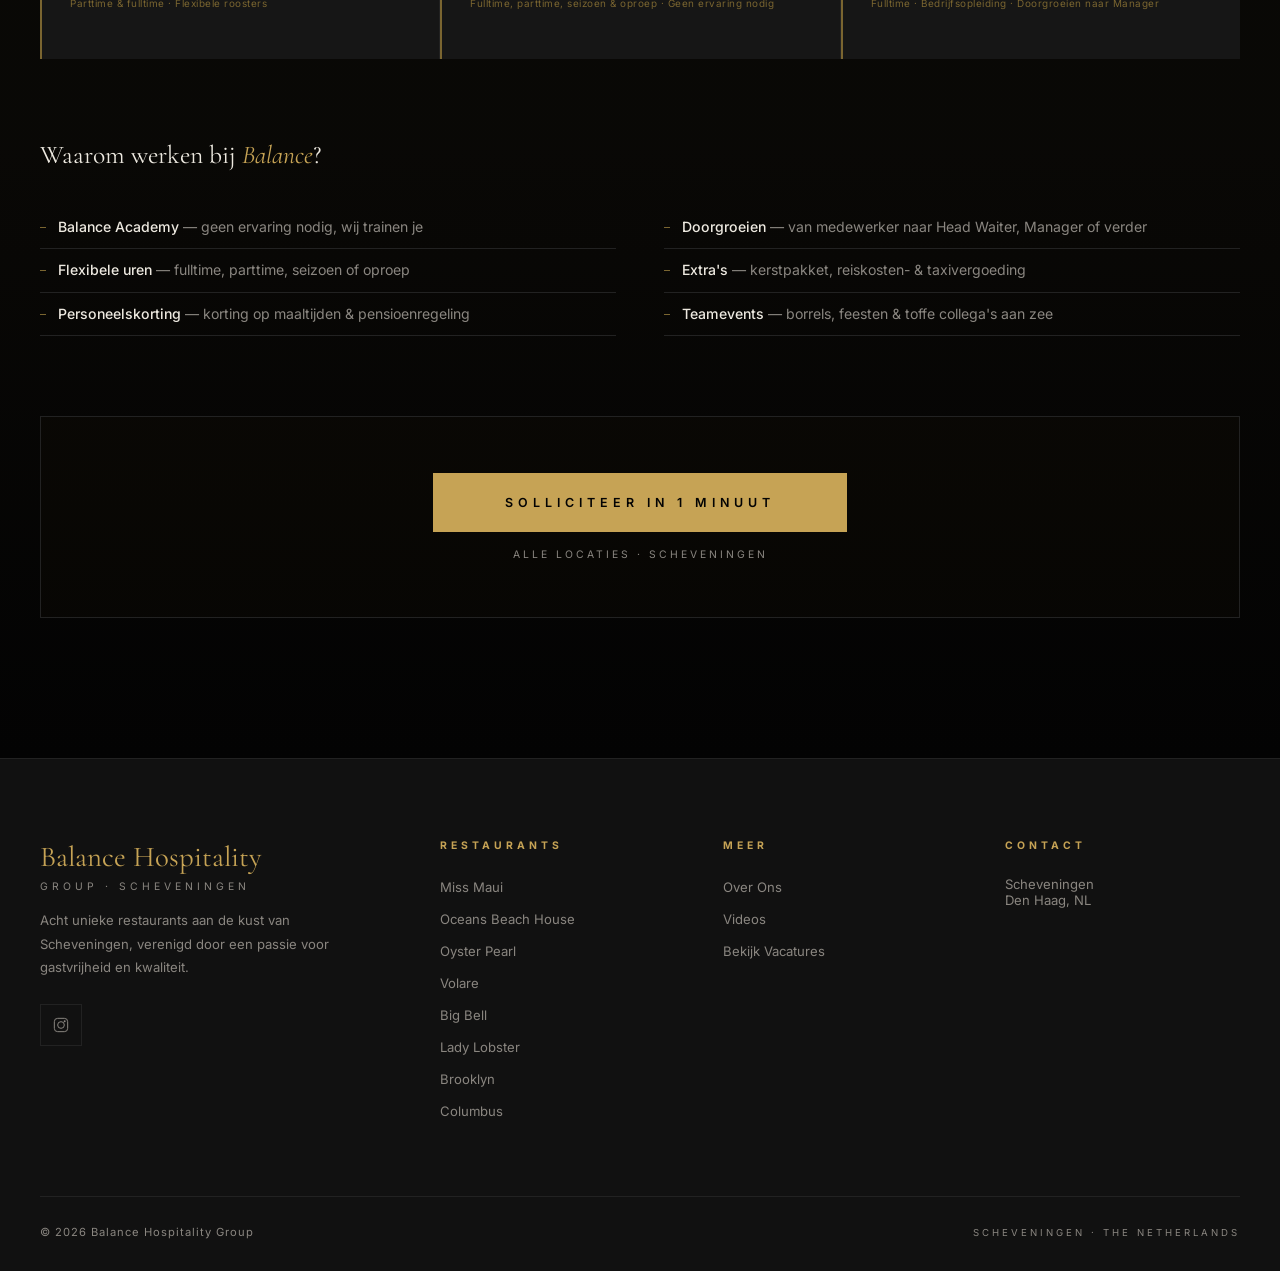
==== commit f923893d: "Add Facebook domain verification meta tag Co-Authored-By: Claude Opus 4.6 <noreply@anthropic.com>" ====
--- a/index.html
+++ b/index.html
@@ -23,6 +23,7 @@
     <meta name="viewport" content="width=device-width, initial-scale=1.0">
     <title>Balance Hospitality Group | Scheveningen</title>
     <meta name="description" content="Balance Hospitality Group - 8 restaurants aan het strand van Scheveningen. Ontdek onze merken en bekijk onze vacatures.">
+    <meta name="facebook-domain-verification" content="0537klsg5ylchqhdm4twwlktef6kr6" />
 
     <link rel="canonical" href="https://www.balancehospitality.nl/">
 
